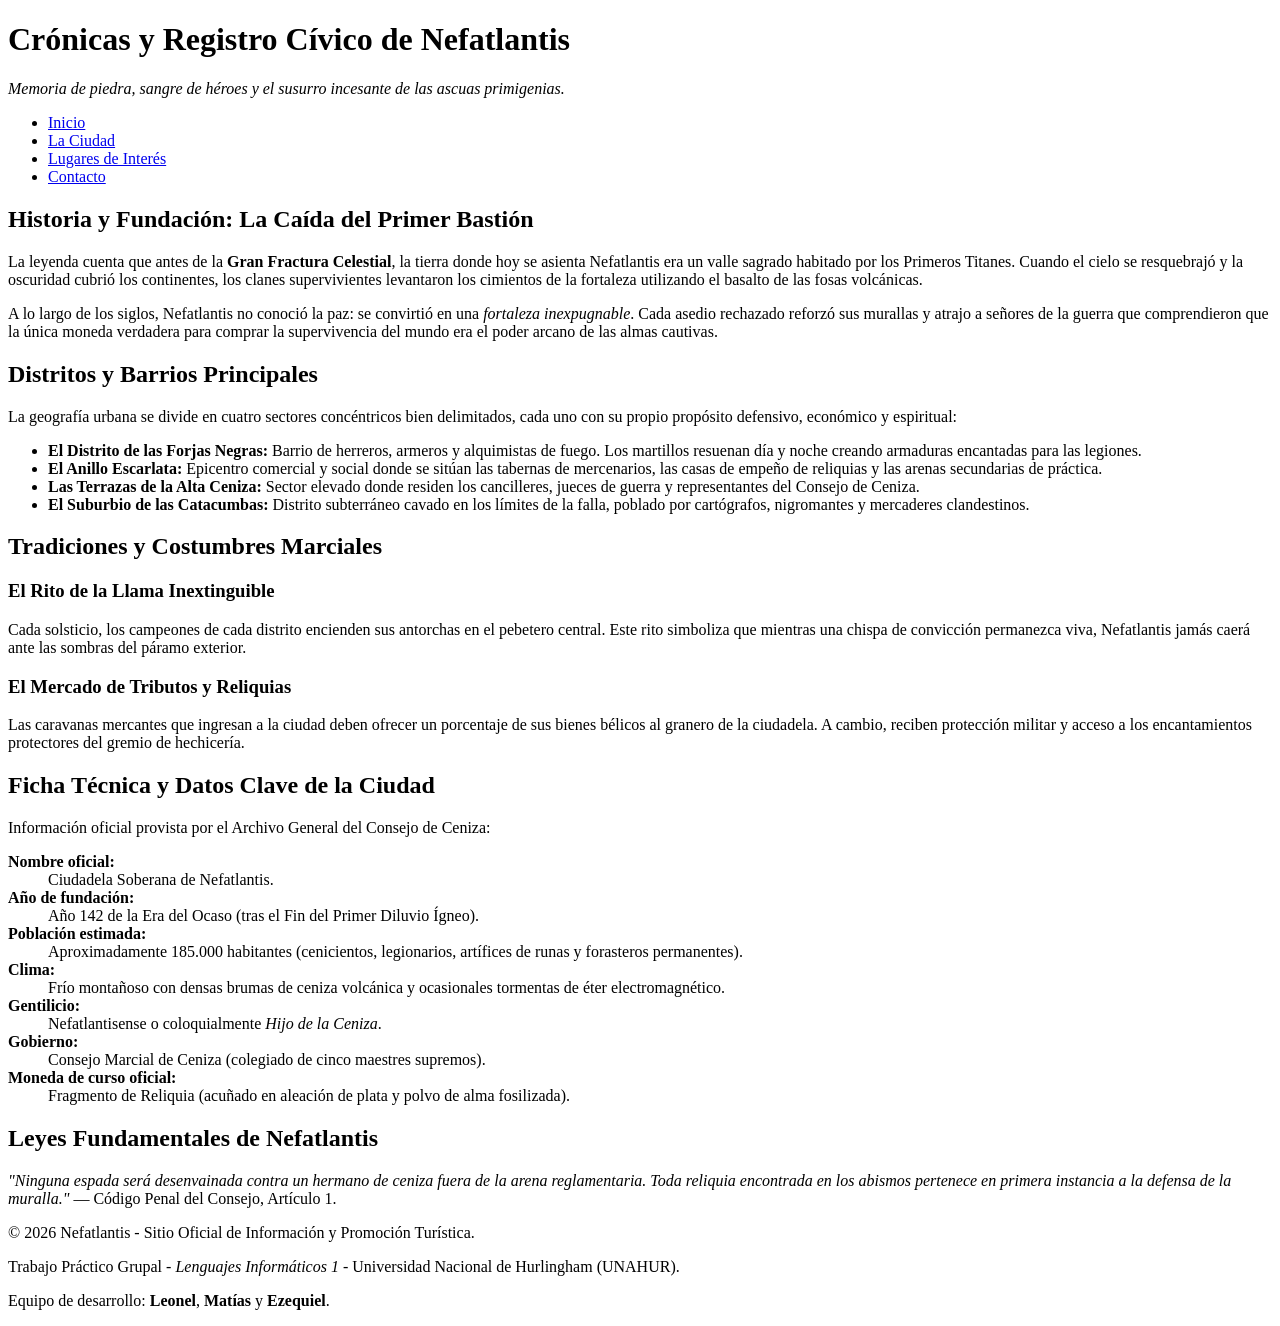
==== ciudad.html @ f66195ca "agrego pagina de ciudad con historia y distritos" ====
<!DOCTYPE html>
<html lang="es">
<head>
    <meta charset="UTF-8">
    <meta name="viewport" content="width=device-width, initial-scale=1.0">
    <title>Nefatlantis - Historia, Identidad y Distritos | La Ciudad</title>
</head>
<body>

    <header>
        <h1>Crónicas y Registro Cívico de Nefatlantis</h1>
        <p><em>Memoria de piedra, sangre de héroes y el susurro incesante de las ascuas primigenias.</em></p>
    </header>

    <nav aria-label="Navegación principal">
        <ul>
            <li><a href="index.html">Inicio</a></li>
            <li><a href="ciudad.html">La Ciudad</a></li>
            <li><a href="lugares.html">Lugares de Interés</a></li>
            <li><a href="contacto.html">Contacto</a></li>
        </ul>
    </nav>

    <main>
        <section>
            <h2>Historia y Fundación: La Caída del Primer Bastión</h2>
            <p>La leyenda cuenta que antes de la <strong>Gran Fractura Celestial</strong>, la tierra donde hoy se asienta Nefatlantis era un valle sagrado habitado por los Primeros Titanes. Cuando el cielo se resquebrajó y la oscuridad cubrió los continentes, los clanes supervivientes levantaron los cimientos de la fortaleza utilizando el basalto de las fosas volcánicas.</p>
            <p>A lo largo de los siglos, Nefatlantis no conoció la paz: se convirtió en una <em>fortaleza inexpugnable</em>. Cada asedio rechazado reforzó sus murallas y atrajo a señores de la guerra que comprendieron que la única moneda verdadera para comprar la supervivencia del mundo era el poder arcano de las almas cautivas.</p>
        </section>

        <section>
            <h2>Distritos y Barrios Principales</h2>
            <p>La geografía urbana se divide en cuatro sectores concéntricos bien delimitados, cada uno con su propio propósito defensivo, económico y espiritual:</p>
            <ul>
                <li><strong>El Distrito de las Forjas Negras:</strong> Barrio de herreros, armeros y alquimistas de fuego. Los martillos resuenan día y noche creando armaduras encantadas para las legiones.</li>
                <li><strong>El Anillo Escarlata:</strong> Epicentro comercial y social donde se sitúan las tabernas de mercenarios, las casas de empeño de reliquias y las arenas secundarias de práctica.</li>
                <li><strong>Las Terrazas de la Alta Ceniza:</strong> Sector elevado donde residen los cancilleres, jueces de guerra y representantes del Consejo de Ceniza.</li>
                <li><strong>El Suburbio de las Catacumbas:</strong> Distrito subterráneo cavado en los límites de la falla, poblado por cartógrafos, nigromantes y mercaderes clandestinos.</li>
            </ul>
        </section>

        <section>
            <h2>Tradiciones y Costumbres Marciales</h2>
            <article>
                <h3>El Rito de la Llama Inextinguible</h3>
                <p>Cada solsticio, los campeones de cada distrito encienden sus antorchas en el pebetero central. Este rito simboliza que mientras una chispa de convicción permanezca viva, Nefatlantis jamás caerá ante las sombras del páramo exterior.</p>
            </article>
            <article>
                <h3>El Mercado de Tributos y Reliquias</h3>
                <p>Las caravanas mercantes que ingresan a la ciudad deben ofrecer un porcentaje de sus bienes bélicos al granero de la ciudadela. A cambio, reciben protección militar y acceso a los encantamientos protectores del gremio de hechicería.</p>
            </article>
        </section>

        <section>
            <h2>Ficha Técnica y Datos Clave de la Ciudad</h2>
            <p>Información oficial provista por el Archivo General del Consejo de Ceniza:</p>
            <dl>
                <dt><strong>Nombre oficial:</strong></dt>
                <dd>Ciudadela Soberana de Nefatlantis.</dd>

                <dt><strong>Año de fundación:</strong></dt>
                <dd>Año 142 de la Era del Ocaso (tras el Fin del Primer Diluvio Ígneo).</dd>

                <dt><strong>Población estimada:</strong></dt>
                <dd>Aproximadamente 185.000 habitantes (cenicientos, legionarios, artífices de runas y forasteros permanentes).</dd>

                <dt><strong>Clima:</strong></dt>
                <dd>Frío montañoso con densas brumas de ceniza volcánica y ocasionales tormentas de éter electromagnético.</dd>

                <dt><strong>Gentilicio:</strong></dt>
                <dd>Nefatlantisense o coloquialmente <em>Hijo de la Ceniza</em>.</dd>

                <dt><strong>Gobierno:</strong></dt>
                <dd>Consejo Marcial de Ceniza (colegiado de cinco maestres supremos).</dd>

                <dt><strong>Moneda de curso oficial:</strong></dt>
                <dd>Fragmento de Reliquia (acuñado en aleación de plata y polvo de alma fosilizada).</dd>
            </dl>
        </section>

        <aside>
            <h2>Leyes Fundamentales de Nefatlantis</h2>
            <p><em>"Ninguna espada será desenvainada contra un hermano de ceniza fuera de la arena reglamentaria. Toda reliquia encontrada en los abismos pertenece en primera instancia a la defensa de la muralla."</em> — Código Penal del Consejo, Artículo 1.</p>
        </aside>
    </main>

    <footer>
        <p>&copy; 2026 Nefatlantis - Sitio Oficial de Información y Promoción Turística.</p>
        <p>Trabajo Práctico Grupal - <em>Lenguajes Informáticos 1</em> - Universidad Nacional de Hurlingham (UNAHUR).</p>
        <p>Equipo de desarrollo: <strong>Leonel</strong>, <strong>Matías</strong> y <strong>Ezequiel</strong>.</p>
    </footer>

</body>
</html>
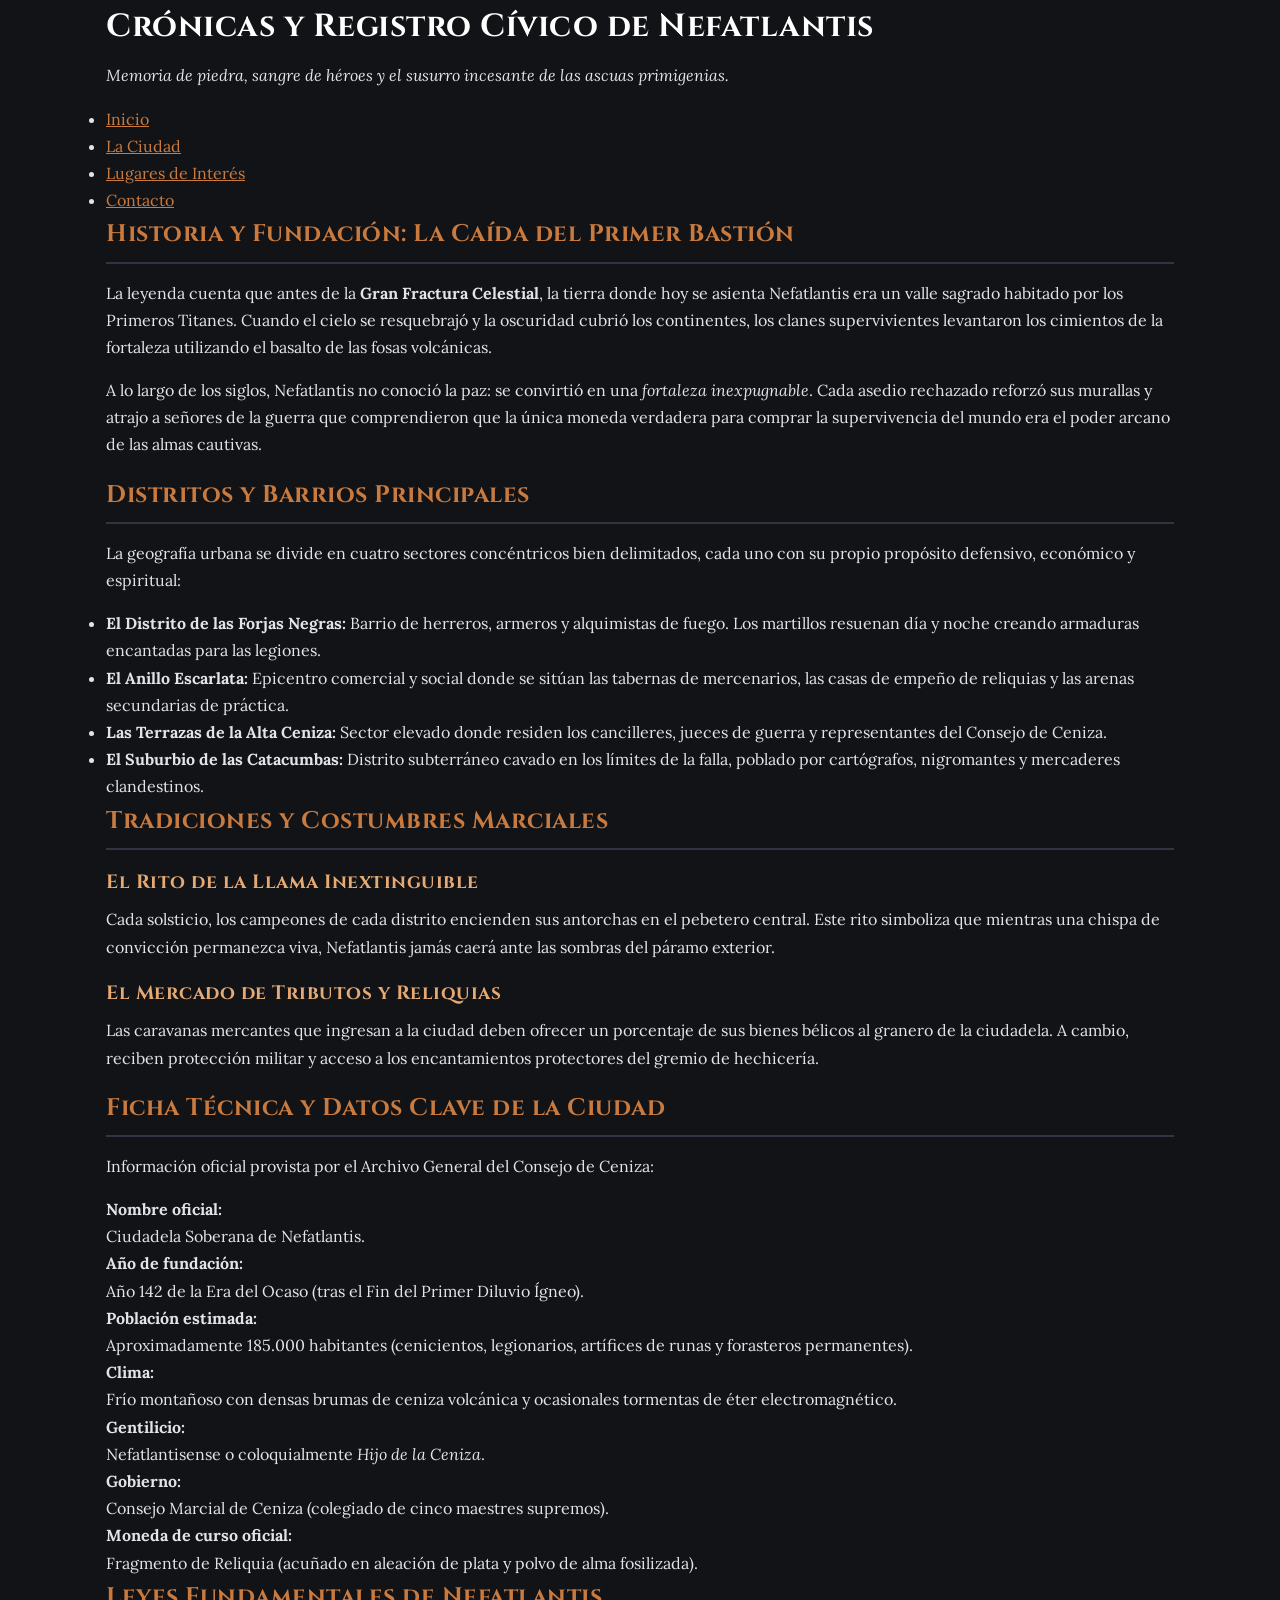
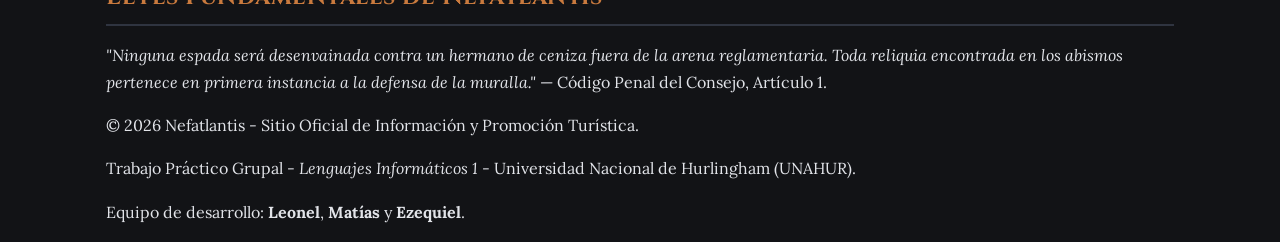
==== commit fc499ac7: "armo base de estilos, variables de colores y fuente de google" ====
--- a/ciudad.html
+++ b/ciudad.html
@@ -4,6 +4,10 @@
     <meta charset="UTF-8">
     <meta name="viewport" content="width=device-width, initial-scale=1.0">
     <title>Nefatlantis - Historia, Identidad y Distritos | La Ciudad</title>
+    <link rel="preconnect" href="https://fonts.googleapis.com">
+    <link rel="preconnect" href="https://fonts.gstatic.com" crossorigin>
+    <link href="https://fonts.googleapis.com/css2?family=Cinzel:wght@600;700;900&family=Lora:ital,wght@0,400;0,600;1,400&display=swap" rel="stylesheet">
+    <link rel="stylesheet" href="css/estilos.css">
 </head>
 <body>
 
--- a/css/estilos.css
+++ b/css/estilos.css
@@ -0,0 +1,68 @@
+/* Variables de color y tipografia */
+:root {
+    --color-fondo: #121316;
+    --color-tarjeta: #1c1e24;
+    --color-texto: #e2e4e9;
+    --color-texto-secundario: #a0a6b2;
+    --color-primario: #c97a3e;
+    --color-primario-hover: #e08b4c;
+    --color-borde: #2f3440;
+    --color-encabezado: #242832;
+    --fuente-titulos: 'Cinzel', serif;
+    --fuente-cuerpo: 'Lora', Georgia, serif;
+}
+
+/* Reset basico y box-sizing */
+* {
+    box-sizing: border-box;
+    margin: 0;
+    padding: 0;
+}
+
+/* Estilos generales del documento */
+body {
+    background-color: var(--color-fondo);
+    color: var(--color-texto);
+    font-family: var(--fuente-cuerpo);
+    font-size: 16px;
+    line-height: 1.7;
+    max-width: 1100px;
+    margin: 0 auto;
+    padding: 0 1rem;
+}
+
+/* Tipografia para titulos */
+h1, h2, h3 {
+    font-family: var(--fuente-titulos);
+    color: #f5f5f7;
+    letter-spacing: 0.5px;
+}
+
+h1 {
+    font-size: 2rem;
+    color: #ffffff;
+    margin-bottom: 0.5rem;
+}
+
+h2 {
+    font-size: 1.5rem;
+    color: var(--color-primario);
+    border-bottom: 2px solid var(--color-borde);
+    padding-bottom: 0.4rem;
+    margin-bottom: 1rem;
+}
+
+h3 {
+    font-size: 1.2rem;
+    color: #e5a974;
+    margin-bottom: 0.5rem;
+}
+
+/* Parrafos y enlaces generales */
+p {
+    margin-bottom: 1rem;
+}
+
+a {
+    color: var(--color-primario);
+}
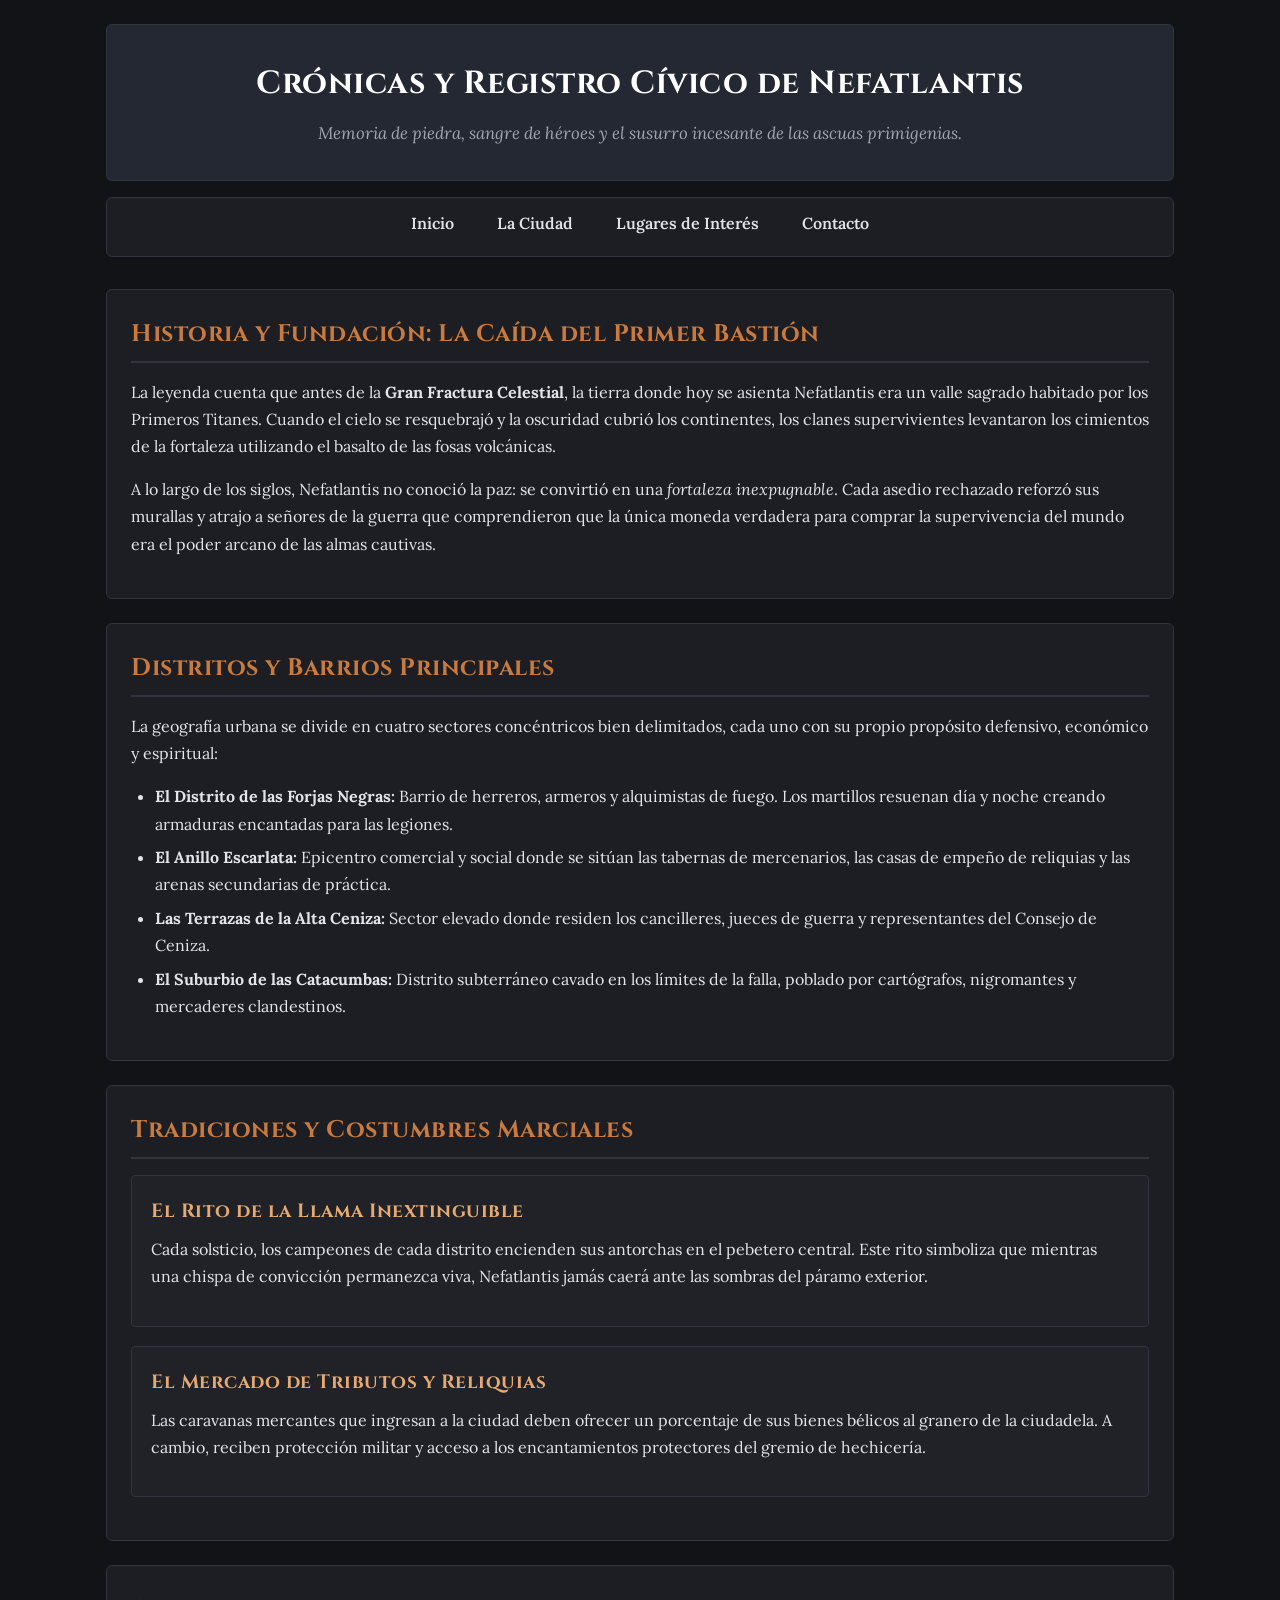
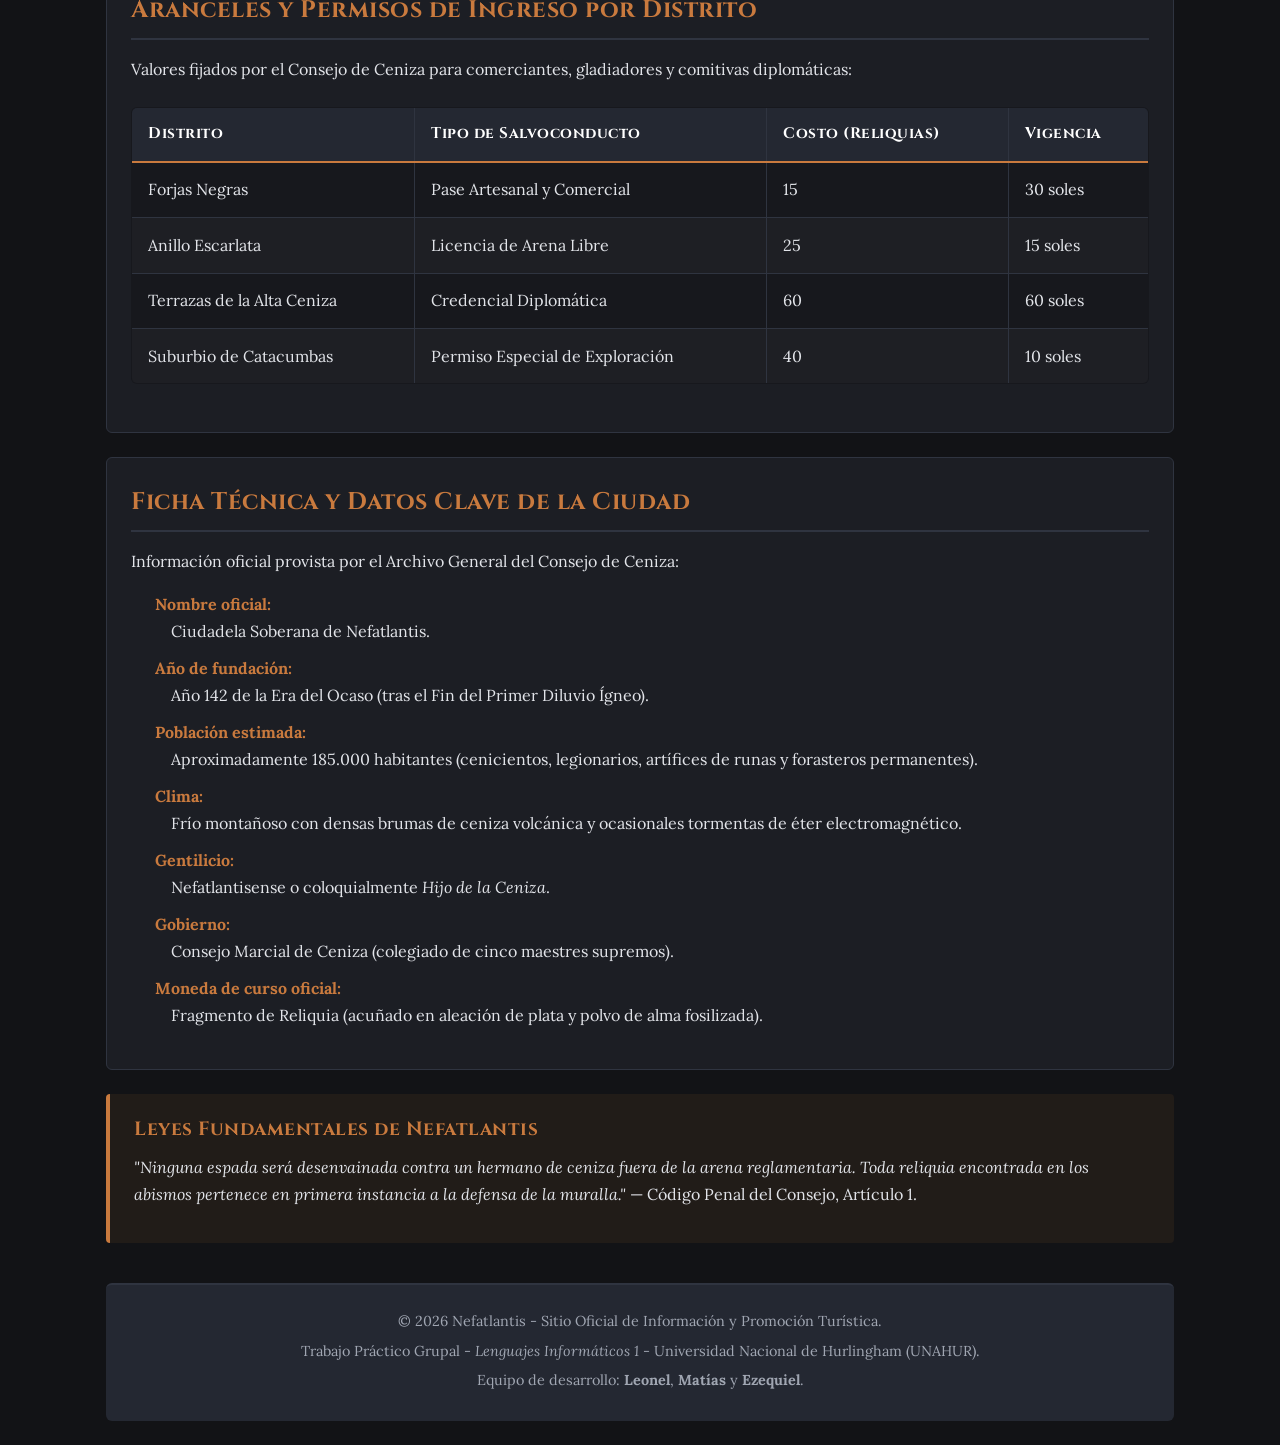
==== commit 148ba68c: "estilos para el formulario y tabla de permisos de la ciudad" ====
--- a/ciudad.html
+++ b/ciudad.html
@@ -56,6 +56,47 @@
         </section>
 
         <section>
+            <h2>Aranceles y Permisos de Ingreso por Distrito</h2>
+            <p>Valores fijados por el Consejo de Ceniza para comerciantes, gladiadores y comitivas diplomáticas:</p>
+            <table class="tabla-distritos">
+                <thead>
+                    <tr>
+                        <th>Distrito</th>
+                        <th>Tipo de Salvoconducto</th>
+                        <th>Costo (Reliquias)</th>
+                        <th>Vigencia</th>
+                    </tr>
+                </thead>
+                <tbody>
+                    <tr>
+                        <td>Forjas Negras</td>
+                        <td>Pase Artesanal y Comercial</td>
+                        <td>15</td>
+                        <td>30 soles</td>
+                    </tr>
+                    <tr>
+                        <td>Anillo Escarlata</td>
+                        <td>Licencia de Arena Libre</td>
+                        <td>25</td>
+                        <td>15 soles</td>
+                    </tr>
+                    <tr>
+                        <td>Terrazas de la Alta Ceniza</td>
+                        <td>Credencial Diplomática</td>
+                        <td>60</td>
+                        <td>60 soles</td>
+                    </tr>
+                    <tr>
+                        <td>Suburbio de Catacumbas</td>
+                        <td>Permiso Especial de Exploración</td>
+                        <td>40</td>
+                        <td>10 soles</td>
+                    </tr>
+                </tbody>
+            </table>
+        </section>
+
+        <section>
             <h2>Ficha Técnica y Datos Clave de la Ciudad</h2>
             <p>Información oficial provista por el Archivo General del Consejo de Ceniza:</p>
             <dl>
--- a/css/estilos.css
+++ b/css/estilos.css
@@ -66,3 +66,274 @@
 a {
     color: var(--color-primario);
 }
+
+
+/* Header y presentacion principal */
+header {
+    background-color: var(--color-encabezado);
+    border: 1px solid var(--color-borde);
+    border-radius: 6px;
+    padding: 2rem 1.5rem;
+    margin-top: 1.5rem;
+    margin-bottom: 1rem;
+    text-align: center;
+}
+
+header p {
+    color: var(--color-texto-secundario);
+    font-size: 1.05rem;
+    margin-bottom: 0;
+}
+
+/* Barra de navegacion */
+nav {
+    background-color: var(--color-tarjeta);
+    border: 1px solid var(--color-borde);
+    border-radius: 6px;
+    padding: 0.75rem 1rem;
+    margin-bottom: 2rem;
+}
+
+nav ul {
+    list-style: none;
+    display: flex;
+    justify-content: center;
+    flex-wrap: wrap;
+    gap: 1.5rem;
+}
+
+nav a {
+    color: var(--color-texto);
+    text-decoration: none;
+    font-weight: 600;
+    padding: 0.3rem 0.6rem;
+    border-radius: 4px;
+    transition: color 0.2s, background-color 0.2s;
+}
+
+nav a:hover {
+    color: #ffffff;
+    background-color: var(--color-primario);
+}
+
+/* Secciones y contenido principal */
+main {
+    margin-bottom: 2.5rem;
+}
+
+section {
+    background-color: var(--color-tarjeta);
+    border: 1px solid var(--color-borde);
+    border-radius: 6px;
+    padding: 1.5rem;
+    margin-bottom: 1.5rem;
+}
+
+article {
+    background-color: rgba(255, 255, 255, 0.02);
+    border: 1px solid var(--color-borde);
+    border-radius: 4px;
+    padding: 1.2rem;
+    margin-bottom: 1.2rem;
+}
+
+/* Listas dentro de secciones */
+section ul, section ol, dl {
+    margin-left: 1.5rem;
+    margin-bottom: 1rem;
+}
+
+li {
+    margin-bottom: 0.4rem;
+}
+
+dt {
+    font-weight: bold;
+    color: var(--color-primario);
+    margin-top: 0.6rem;
+}
+
+dd {
+    margin-left: 1rem;
+    margin-bottom: 0.6rem;
+}
+
+/* Bloque lateral / avisos */
+aside {
+    background-color: #211c18;
+    border-left: 4px solid var(--color-primario);
+    border-radius: 4px;
+    padding: 1.2rem 1.5rem;
+    margin-bottom: 2rem;
+}
+
+aside h2 {
+    font-size: 1.2rem;
+    border-bottom: none;
+    padding-bottom: 0;
+    margin-bottom: 0.5rem;
+}
+
+/* Imagenes y figuras */
+figure {
+    margin: 1.2rem auto;
+    text-align: center;
+}
+
+img {
+    max-width: 100%;
+    height: auto;
+    border: 1px solid var(--color-borde);
+    border-radius: 6px;
+    display: block;
+    margin: 0 auto;
+}
+
+figcaption {
+    color: var(--color-texto-secundario);
+    font-size: 0.9rem;
+    font-style: italic;
+    margin-top: 0.5rem;
+}
+
+/* Footer */
+footer {
+    background-color: var(--color-encabezado);
+    border-top: 2px solid var(--color-borde);
+    padding: 1.5rem 1rem;
+    margin-top: 2rem;
+    margin-bottom: 1.5rem;
+    text-align: center;
+    border-radius: 6px;
+}
+
+footer p {
+    font-size: 0.9rem;
+    color: var(--color-texto-secundario);
+    margin-bottom: 0.3rem;
+}
+
+
+/* Tablas */
+table {
+    width: 100%;
+    border-collapse: collapse;
+    margin: 1.5rem 0;
+    background-color: #17181d;
+    border: 1px solid var(--color-borde);
+    border-radius: 6px;
+    overflow: hidden;
+}
+
+thead {
+    background-color: var(--color-encabezado);
+    border-bottom: 2px solid var(--color-primario);
+}
+
+th, td {
+    padding: 0.85rem 1rem;
+    text-align: left;
+    border: 1px solid var(--color-borde);
+}
+
+th {
+    font-family: var(--fuente-titulos);
+    color: #ffffff;
+    font-size: 0.95rem;
+    letter-spacing: 0.5px;
+}
+
+tbody tr:nth-child(even) {
+    background-color: rgba(255, 255, 255, 0.03);
+}
+
+tbody tr:hover {
+    background-color: rgba(201, 122, 62, 0.12);
+}
+
+/* Formularios */
+form {
+    margin-top: 1rem;
+}
+
+fieldset {
+    border: 1px solid var(--color-borde);
+    border-radius: 6px;
+    padding: 1.5rem;
+    margin-bottom: 1.5rem;
+    background-color: rgba(0, 0, 0, 0.2);
+}
+
+legend {
+    font-family: var(--fuente-titulos);
+    color: var(--color-primario);
+    font-size: 1.05rem;
+    padding: 0 0.5rem;
+}
+
+label {
+    display: inline-block;
+    margin-bottom: 0.4rem;
+    font-weight: 600;
+    color: var(--color-texto);
+}
+
+input[type="text"],
+input[type="email"],
+input[type="tel"],
+select,
+textarea {
+    width: 100%;
+    padding: 0.65rem 0.8rem;
+    background-color: #121316;
+    border: 1px solid var(--color-borde);
+    border-radius: 4px;
+    color: var(--color-texto);
+    font-family: inherit;
+    font-size: 0.95rem;
+    transition: border-color 0.2s, outline 0.2s;
+}
+
+input[type="text"]:focus,
+input[type="email"]:focus,
+input[type="tel"]:focus,
+select:focus,
+textarea:focus {
+    border-color: var(--color-primario);
+    outline: 2px solid rgba(201, 122, 62, 0.3);
+}
+
+textarea {
+    resize: vertical;
+    min-height: 120px;
+}
+
+/* Botones */
+button {
+    cursor: pointer;
+    background-color: var(--color-primario);
+    color: #ffffff;
+    border: none;
+    border-radius: 4px;
+    padding: 0.7rem 1.4rem;
+    font-family: var(--fuente-titulos);
+    font-size: 0.9rem;
+    font-weight: bold;
+    letter-spacing: 0.5px;
+    margin-right: 0.8rem;
+    margin-top: 0.5rem;
+    transition: background-color 0.2s, transform 0.1s;
+}
+
+button:hover {
+    background-color: var(--color-primario-hover);
+}
+
+button[type="reset"] {
+    background-color: #383d47;
+    color: var(--color-texto);
+}
+
+button[type="reset"]:hover {
+    background-color: #4b5260;
+}
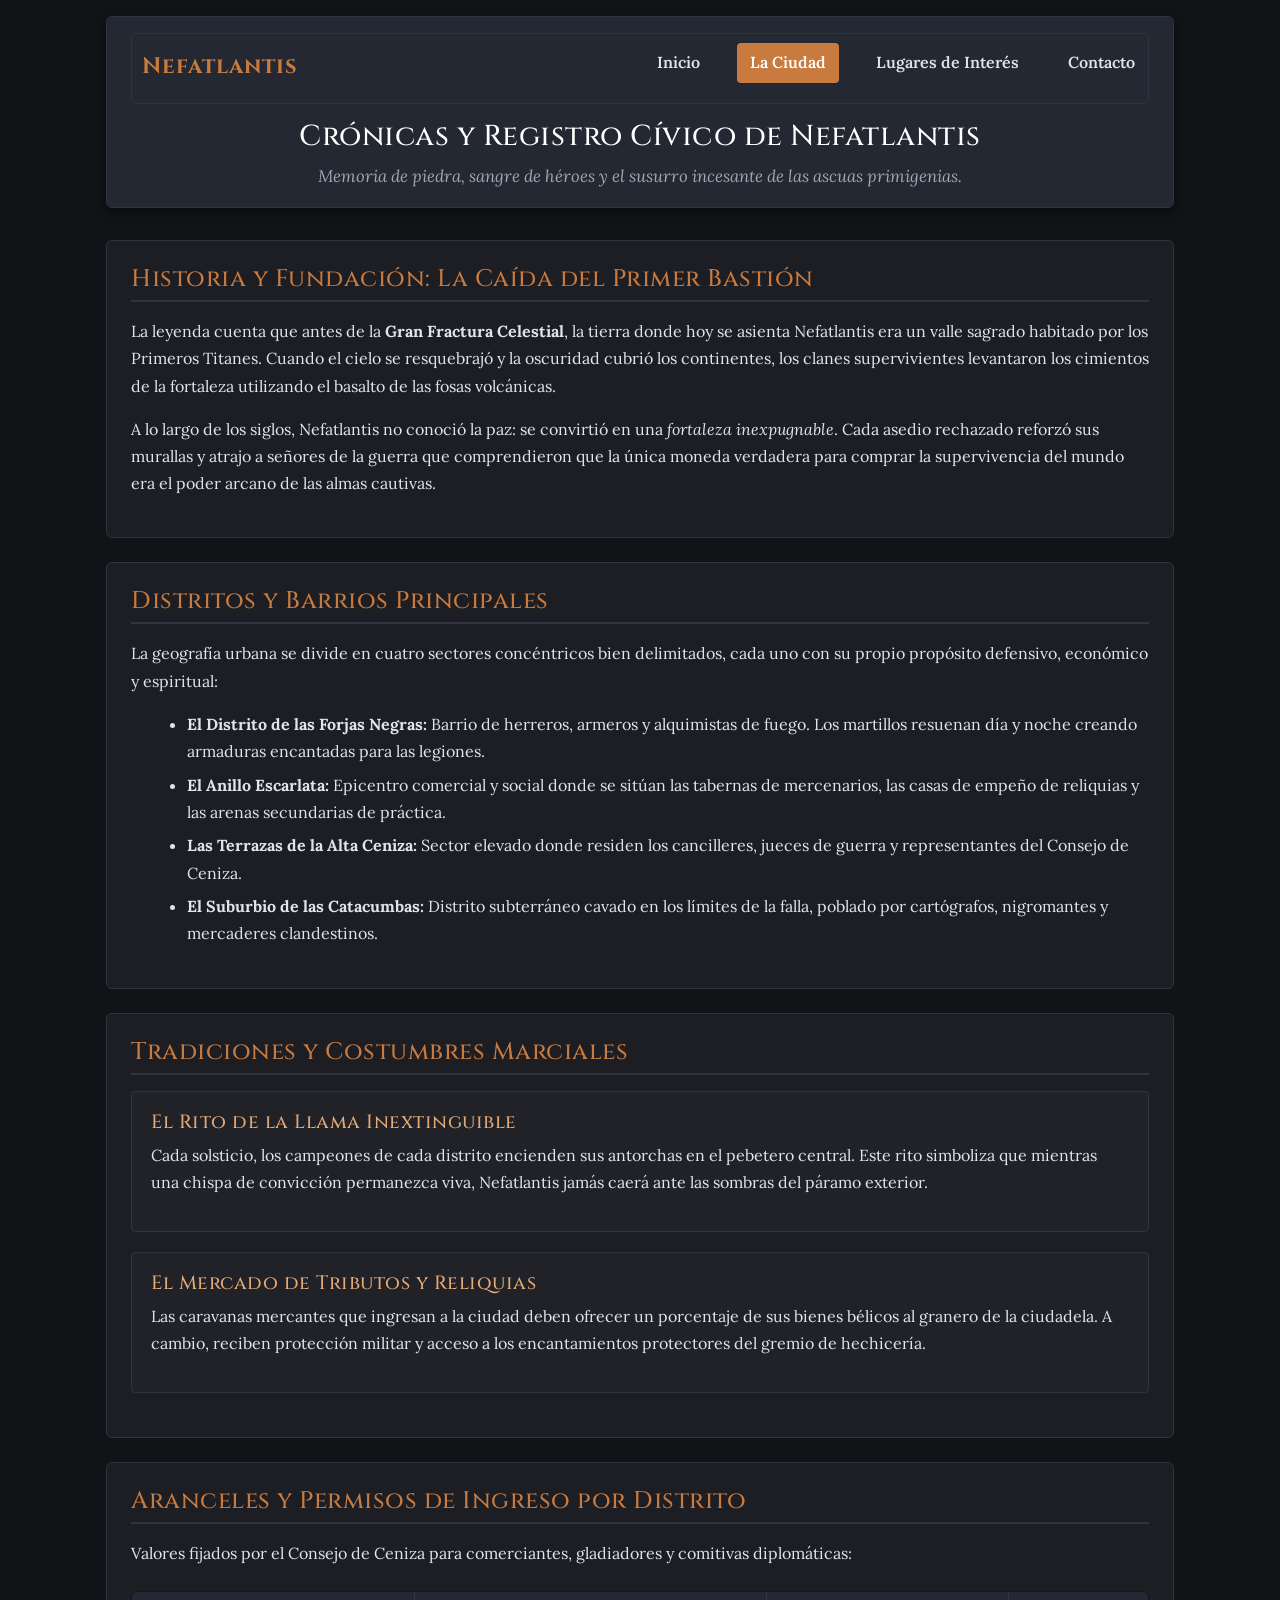
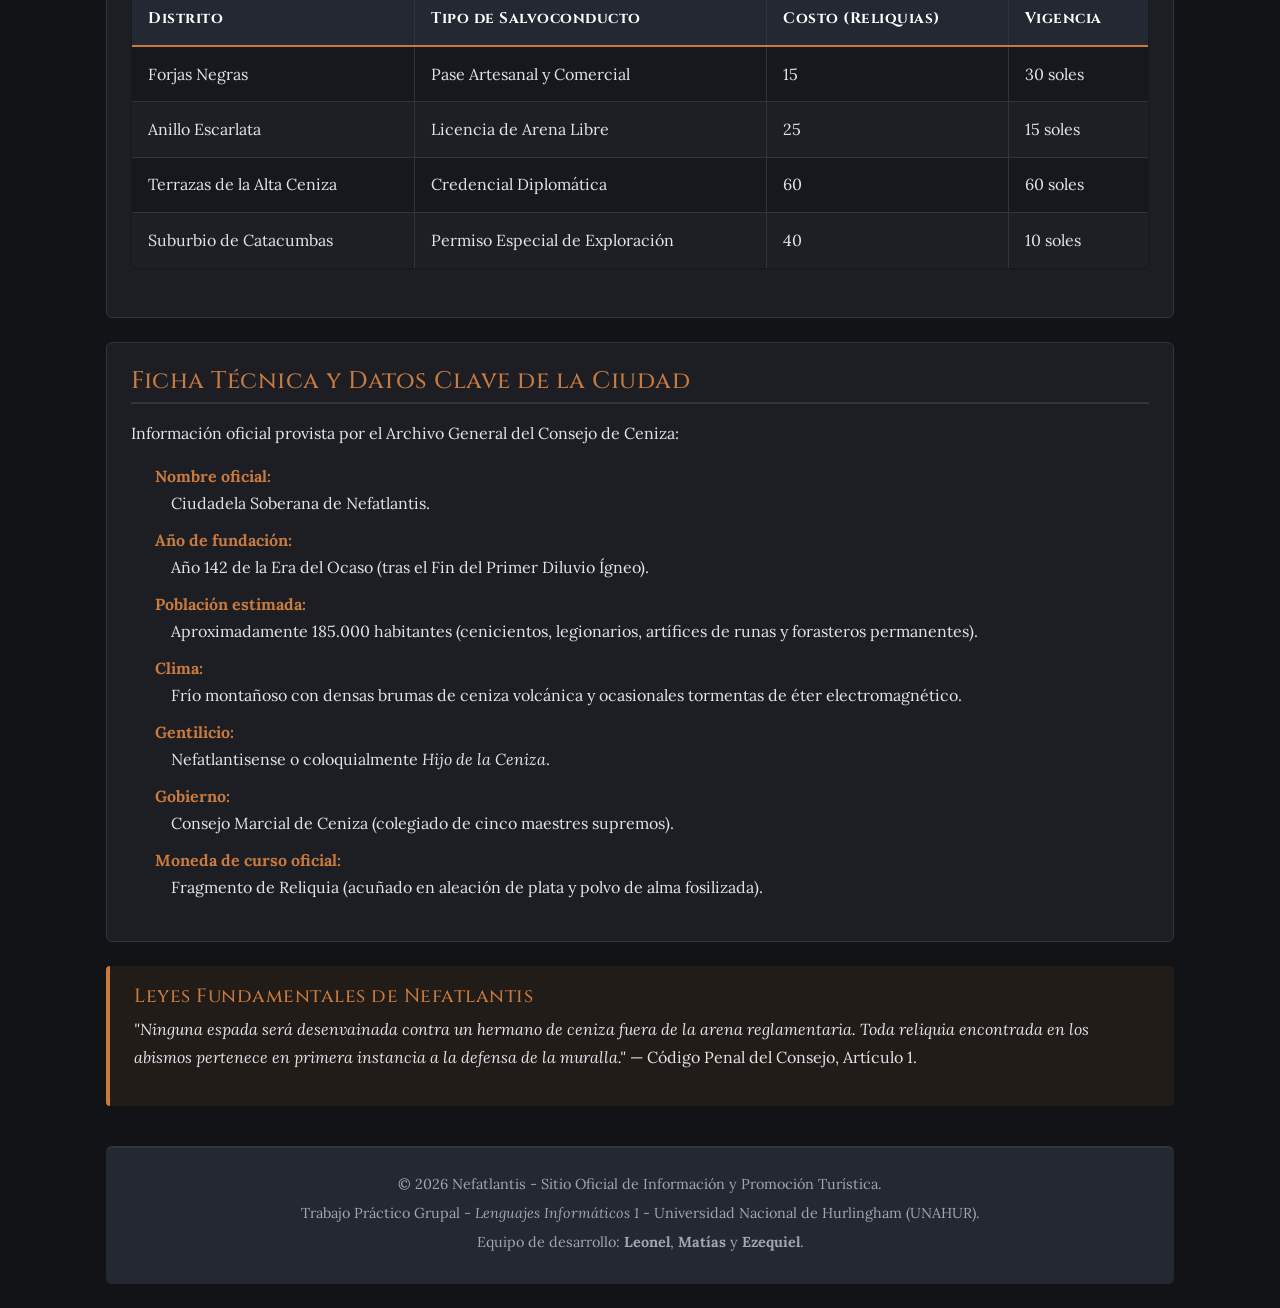
==== commit da41162c: "integro bootstrap cdn y armo navbar responsiva colapsable" ====
--- a/ciudad.html
+++ b/ciudad.html
@@ -7,23 +7,41 @@
     <link rel="preconnect" href="https://fonts.googleapis.com">
     <link rel="preconnect" href="https://fonts.gstatic.com" crossorigin>
     <link href="https://fonts.googleapis.com/css2?family=Cinzel:wght@600;700;900&family=Lora:ital,wght@0,400;0,600;1,400&display=swap" rel="stylesheet">
+        <link href="https://cdn.jsdelivr.net/npm/bootstrap@5.3.3/dist/css/bootstrap.min.css" rel="stylesheet">
     <link rel="stylesheet" href="css/estilos.css">
 </head>
 <body>
 
-    <header>
-        <h1>Crónicas y Registro Cívico de Nefatlantis</h1>
-        <p><em>Memoria de piedra, sangre de héroes y el susurro incesante de las ascuas primigenias.</em></p>
+        <header class="sitio-header sticky-top">
+        <nav class="navbar navbar-expand-lg navbar-dark bg-nefatlantis" aria-label="Navegación principal">
+            <div class="container-fluid px-0">
+                <a class="navbar-brand font-titulos" href="index.html">Nefatlantis</a>
+                <button class="navbar-toggler" type="button" data-bs-toggle="collapse" data-bs-target="#menuPrincipal" aria-controls="menuPrincipal" aria-expanded="false" aria-label="Alternar navegación">
+                    <span class="navbar-toggler-icon"></span>
+                </button>
+                <div class="collapse navbar-collapse" id="menuPrincipal">
+                    <ul class="navbar-nav ms-auto mb-2 mb-lg-0">
+                        <li class="nav-item">
+                            <a class="nav-link" href="index.html">Inicio</a>
+                        </li>
+                        <li class="nav-item">
+                            <a class="nav-link active" aria-current="page" href="ciudad.html">La Ciudad</a>
+                        </li>
+                        <li class="nav-item">
+                            <a class="nav-link" href="lugares.html">Lugares de Interés</a>
+                        </li>
+                        <li class="nav-item">
+                            <a class="nav-link" href="contacto.html">Contacto</a>
+                        </li>
+                    </ul>
+                </div>
+            </div>
+        </nav>
+        <div class="header-presentacion text-center">
+            <h1>Crónicas y Registro Cívico de Nefatlantis</h1>
+            <p><em>Memoria de piedra, sangre de héroes y el susurro incesante de las ascuas primigenias.</em></p>
+        </div>
     </header>
-
-    <nav aria-label="Navegación principal">
-        <ul>
-            <li><a href="index.html">Inicio</a></li>
-            <li><a href="ciudad.html">La Ciudad</a></li>
-            <li><a href="lugares.html">Lugares de Interés</a></li>
-            <li><a href="contacto.html">Contacto</a></li>
-        </ul>
-    </nav>
 
     <main>
         <section>
@@ -135,5 +153,6 @@
         <p>Equipo de desarrollo: <strong>Leonel</strong>, <strong>Matías</strong> y <strong>Ezequiel</strong>.</p>
     </footer>
 
+    <script src="https://cdn.jsdelivr.net/npm/bootstrap@5.3.3/dist/js/bootstrap.bundle.min.js"></script>
 </body>
 </html>
--- a/css/estilos.css
+++ b/css/estilos.css
@@ -337,3 +337,62 @@
 button[type="reset"]:hover {
     background-color: #4b5260;
 }
+
+
+/* ========================================= */
+/* Etapa 3: Integracion Bootstrap y Posicionamiento */
+/* ========================================= */
+
+/* Header sticky y Navbar personalizada */
+.sitio-header {
+    background-color: var(--color-encabezado);
+    border: 1px solid var(--color-borde);
+    border-radius: 6px;
+    padding: 1rem 1.5rem;
+    margin-top: 1rem;
+    margin-bottom: 2rem;
+    box-shadow: 0 4px 12px rgba(0, 0, 0, 0.4);
+}
+
+.bg-nefatlantis {
+    background-color: transparent !important;
+    border-bottom: 1px solid var(--color-borde);
+    padding-bottom: 0.8rem;
+    margin-bottom: 1rem;
+}
+
+.navbar-brand {
+    font-family: var(--fuente-titulos);
+    font-size: 1.4rem;
+    font-weight: 700;
+    color: var(--color-primario) !important;
+    letter-spacing: 1px;
+}
+
+.navbar-dark .navbar-nav .nav-link {
+    color: var(--color-texto);
+    font-weight: 600;
+    padding: 0.4rem 0.8rem;
+    border-radius: 4px;
+    transition: all 0.2s ease-in-out;
+}
+
+.navbar-dark .navbar-nav .nav-link:hover,
+.navbar-dark .navbar-nav .nav-link.active {
+    color: #ffffff !important;
+    background-color: var(--color-primario);
+}
+
+.navbar-toggler {
+    border-color: var(--color-borde);
+}
+
+.header-presentacion h1 {
+    font-size: 1.8rem;
+    margin-top: 0.5rem;
+}
+
+.header-presentacion p {
+    color: var(--color-texto-secundario);
+    margin-bottom: 0;
+}
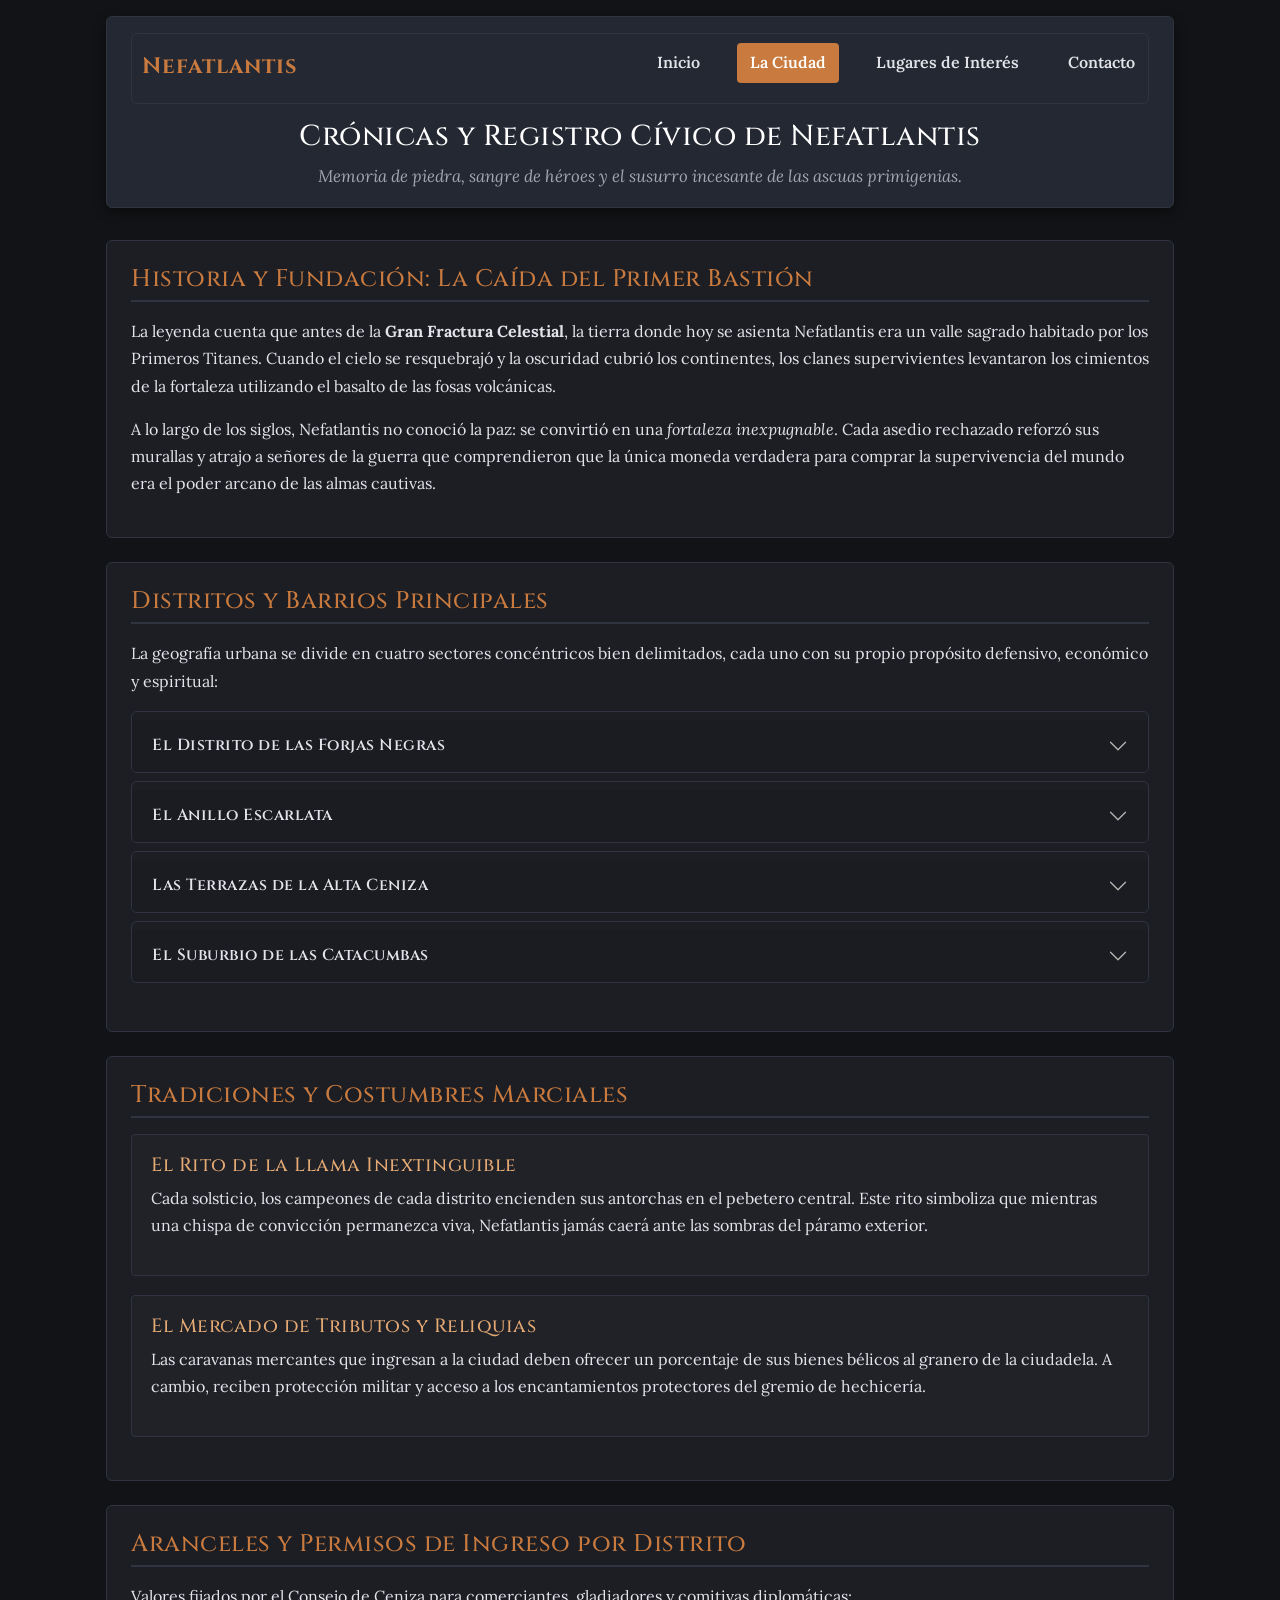
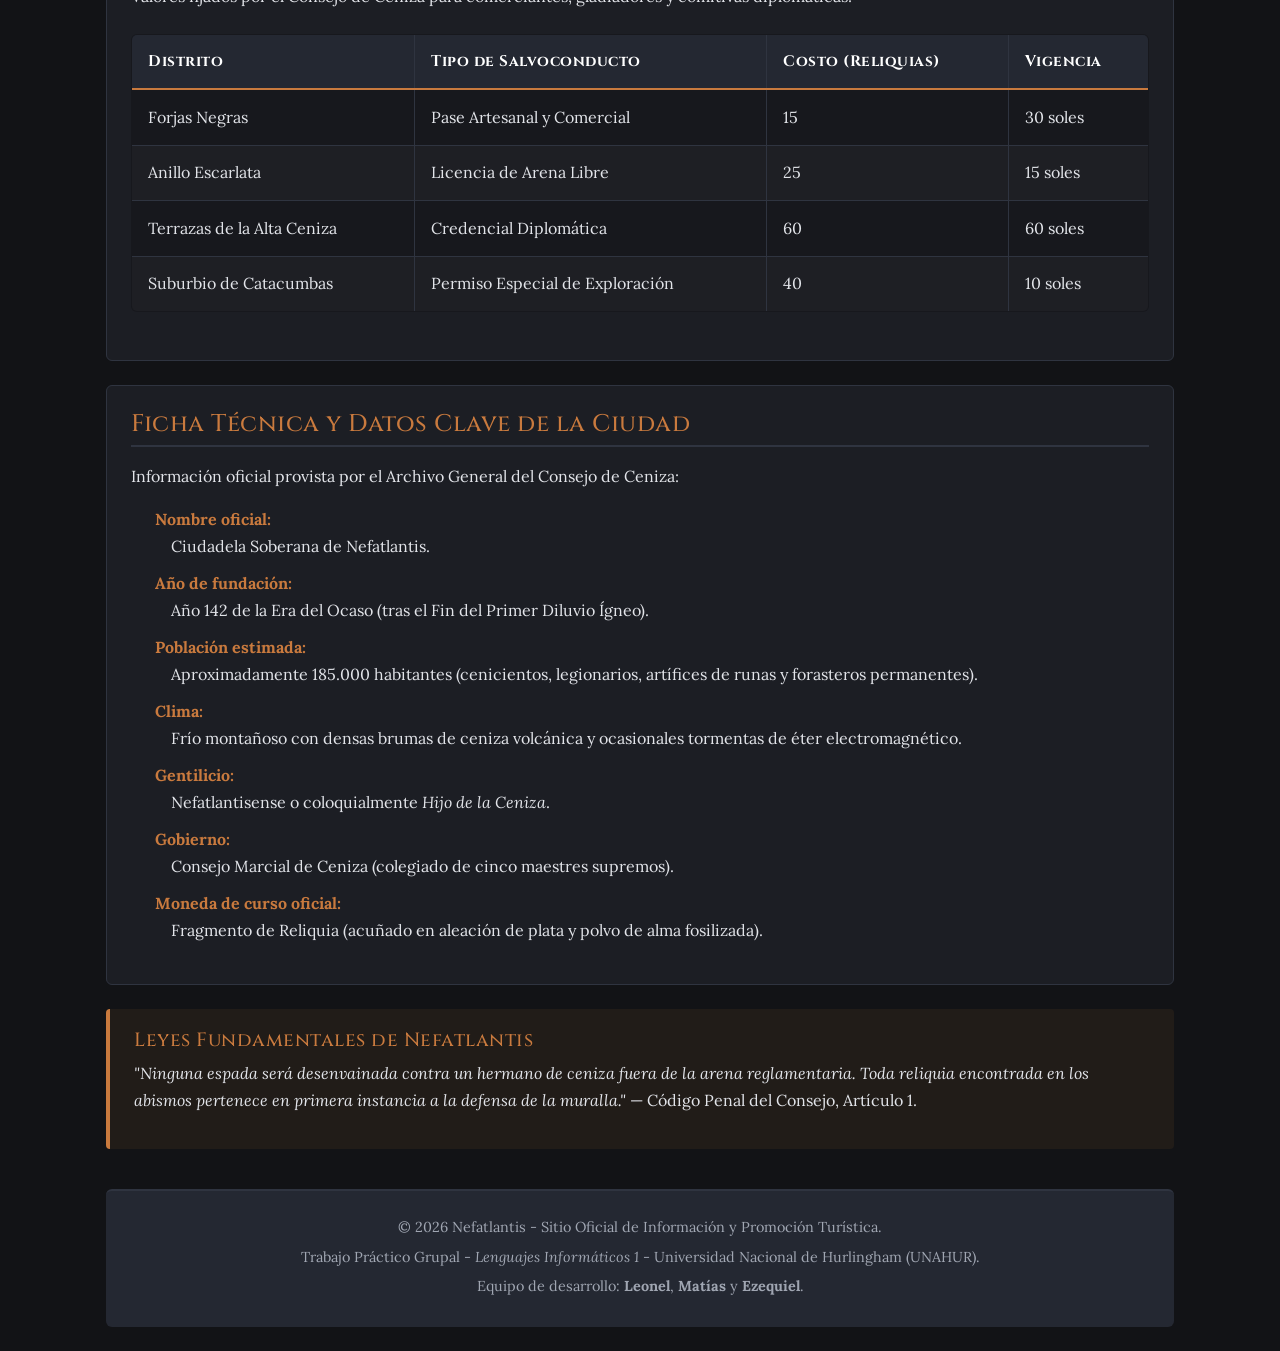
==== commit 1bcb1c0f: "aplico grilla de bootstrap en atractivos y acordeon en distritos" ====
--- a/ciudad.html
+++ b/ciudad.html
@@ -53,12 +53,56 @@
         <section>
             <h2>Distritos y Barrios Principales</h2>
             <p>La geografía urbana se divide en cuatro sectores concéntricos bien delimitados, cada uno con su propio propósito defensivo, económico y espiritual:</p>
-            <ul>
-                <li><strong>El Distrito de las Forjas Negras:</strong> Barrio de herreros, armeros y alquimistas de fuego. Los martillos resuenan día y noche creando armaduras encantadas para las legiones.</li>
-                <li><strong>El Anillo Escarlata:</strong> Epicentro comercial y social donde se sitúan las tabernas de mercenarios, las casas de empeño de reliquias y las arenas secundarias de práctica.</li>
-                <li><strong>Las Terrazas de la Alta Ceniza:</strong> Sector elevado donde residen los cancilleres, jueces de guerra y representantes del Consejo de Ceniza.</li>
-                <li><strong>El Suburbio de las Catacumbas:</strong> Distrito subterráneo cavado en los límites de la falla, poblado por cartógrafos, nigromantes y mercaderes clandestinos.</li>
-            </ul>
+            <div class="accordion accordion-nefatlantis mb-4" id="acordeonDistritos">
+                <div class="accordion-item">
+                    <h3 class="accordion-header" id="headingUno">
+                        <button class="accordion-button collapsed" type="button" data-bs-toggle="collapse" data-bs-target="#collapseUno" aria-expanded="false" aria-controls="collapseUno">
+                            El Distrito de las Forjas Negras
+                        </button>
+                    </h3>
+                    <div id="collapseUno" class="accordion-collapse collapse" aria-labelledby="headingUno" data-bs-parent="#acordeonDistritos">
+                        <div class="accordion-body">
+                            Barrio de herreros, armeros y alquimistas de fuego. Los martillos resuenan día y noche creando armaduras encantadas para las legiones de la ciudadela.
+                        </div>
+                    </div>
+                </div>
+                <div class="accordion-item">
+                    <h3 class="accordion-header" id="headingDos">
+                        <button class="accordion-button collapsed" type="button" data-bs-toggle="collapse" data-bs-target="#collapseDos" aria-expanded="false" aria-controls="collapseDos">
+                            El Anillo Escarlata
+                        </button>
+                    </h3>
+                    <div id="collapseDos" class="accordion-collapse collapse" aria-labelledby="headingDos" data-bs-parent="#acordeonDistritos">
+                        <div class="accordion-body">
+                            Epicentro comercial y social donde se sitúan las tabernas de mercenarios, las casas de empeño de reliquias y las arenas secundarias de práctica reglamentada.
+                        </div>
+                    </div>
+                </div>
+                <div class="accordion-item">
+                    <h3 class="accordion-header" id="headingTres">
+                        <button class="accordion-button collapsed" type="button" data-bs-toggle="collapse" data-bs-target="#collapseTres" aria-expanded="false" aria-controls="collapseTres">
+                            Las Terrazas de la Alta Ceniza
+                        </button>
+                    </h3>
+                    <div id="collapseTres" class="accordion-collapse collapse" aria-labelledby="headingTres" data-bs-parent="#acordeonDistritos">
+                        <div class="accordion-body">
+                            Sector elevado donde residen los cancilleres, jueces de guerra, archiveros sagrados y representantes del honorable Consejo de Ceniza.
+                        </div>
+                    </div>
+                </div>
+                <div class="accordion-item">
+                    <h3 class="accordion-header" id="headingCuatro">
+                        <button class="accordion-button collapsed" type="button" data-bs-toggle="collapse" data-bs-target="#collapseCuatro" aria-expanded="false" aria-controls="collapseCuatro">
+                            El Suburbio de las Catacumbas
+                        </button>
+                    </h3>
+                    <div id="collapseCuatro" class="accordion-collapse collapse" aria-labelledby="headingCuatro" data-bs-parent="#acordeonDistritos">
+                        <div class="accordion-body">
+                            Distrito subterráneo cavado en los límites de la falla geológica, poblado por cartógrafos veteranos, nigromantes y mercaderes clandestinos.
+                        </div>
+                    </div>
+                </div>
+            </div>
         </section>
 
         <section>
--- a/css/estilos.css
+++ b/css/estilos.css
@@ -396,3 +396,84 @@
     color: var(--color-texto-secundario);
     margin-bottom: 0;
 }
+
+
+/* ========================================= */
+/* CSS Propio Avanzado - Flexbox */
+/* ========================================= */
+
+/* Contenedor flexible para elementos agrupados */
+.contenedor-flex {
+    display: flex;
+    flex-wrap: wrap;
+    gap: 1.5rem;
+    margin: 1.5rem 0;
+}
+
+.item-flex {
+    flex: 1 1 280px;
+    background-color: var(--color-tarjeta);
+    border: 1px solid var(--color-borde);
+    border-radius: 6px;
+    padding: 1.2rem;
+    display: flex;
+    flex-direction: column;
+}
+
+/* Grilla y Cards de Bootstrap personalizadas */
+.card-nefatlantis {
+    background-color: var(--color-tarjeta);
+    border: 1px solid var(--color-borde);
+    border-radius: 6px;
+    transition: transform 0.2s ease, box-shadow 0.2s ease;
+}
+
+.card-nefatlantis:hover {
+    transform: translateY(-4px);
+    box-shadow: 0 6px 16px rgba(0, 0, 0, 0.5);
+    border-color: var(--color-primario);
+}
+
+.card-nefatlantis .card-title {
+    font-size: 1.25rem;
+    color: var(--color-primario);
+    margin-bottom: 0.75rem;
+}
+
+.card-nefatlantis .card-text {
+    color: var(--color-texto);
+    font-size: 0.95rem;
+}
+
+/* Acordeon tematico */
+.accordion-nefatlantis .accordion-item {
+    background-color: var(--color-tarjeta);
+    border: 1px solid var(--color-borde);
+    margin-bottom: 0.5rem;
+    border-radius: 6px;
+    overflow: hidden;
+}
+
+.accordion-nefatlantis .accordion-button {
+    background-color: #1a1c22;
+    color: var(--color-texto);
+    font-family: var(--fuente-titulos);
+    font-weight: 600;
+    box-shadow: none;
+    border: none;
+}
+
+.accordion-nefatlantis .accordion-button:not(.collapsed) {
+    background-color: #242832;
+    color: var(--color-primario);
+}
+
+.accordion-nefatlantis .accordion-button::after {
+    filter: invert(0.8);
+}
+
+.accordion-nefatlantis .accordion-body {
+    background-color: var(--color-fondo);
+    color: var(--color-texto);
+    border-top: 1px solid var(--color-borde);
+}
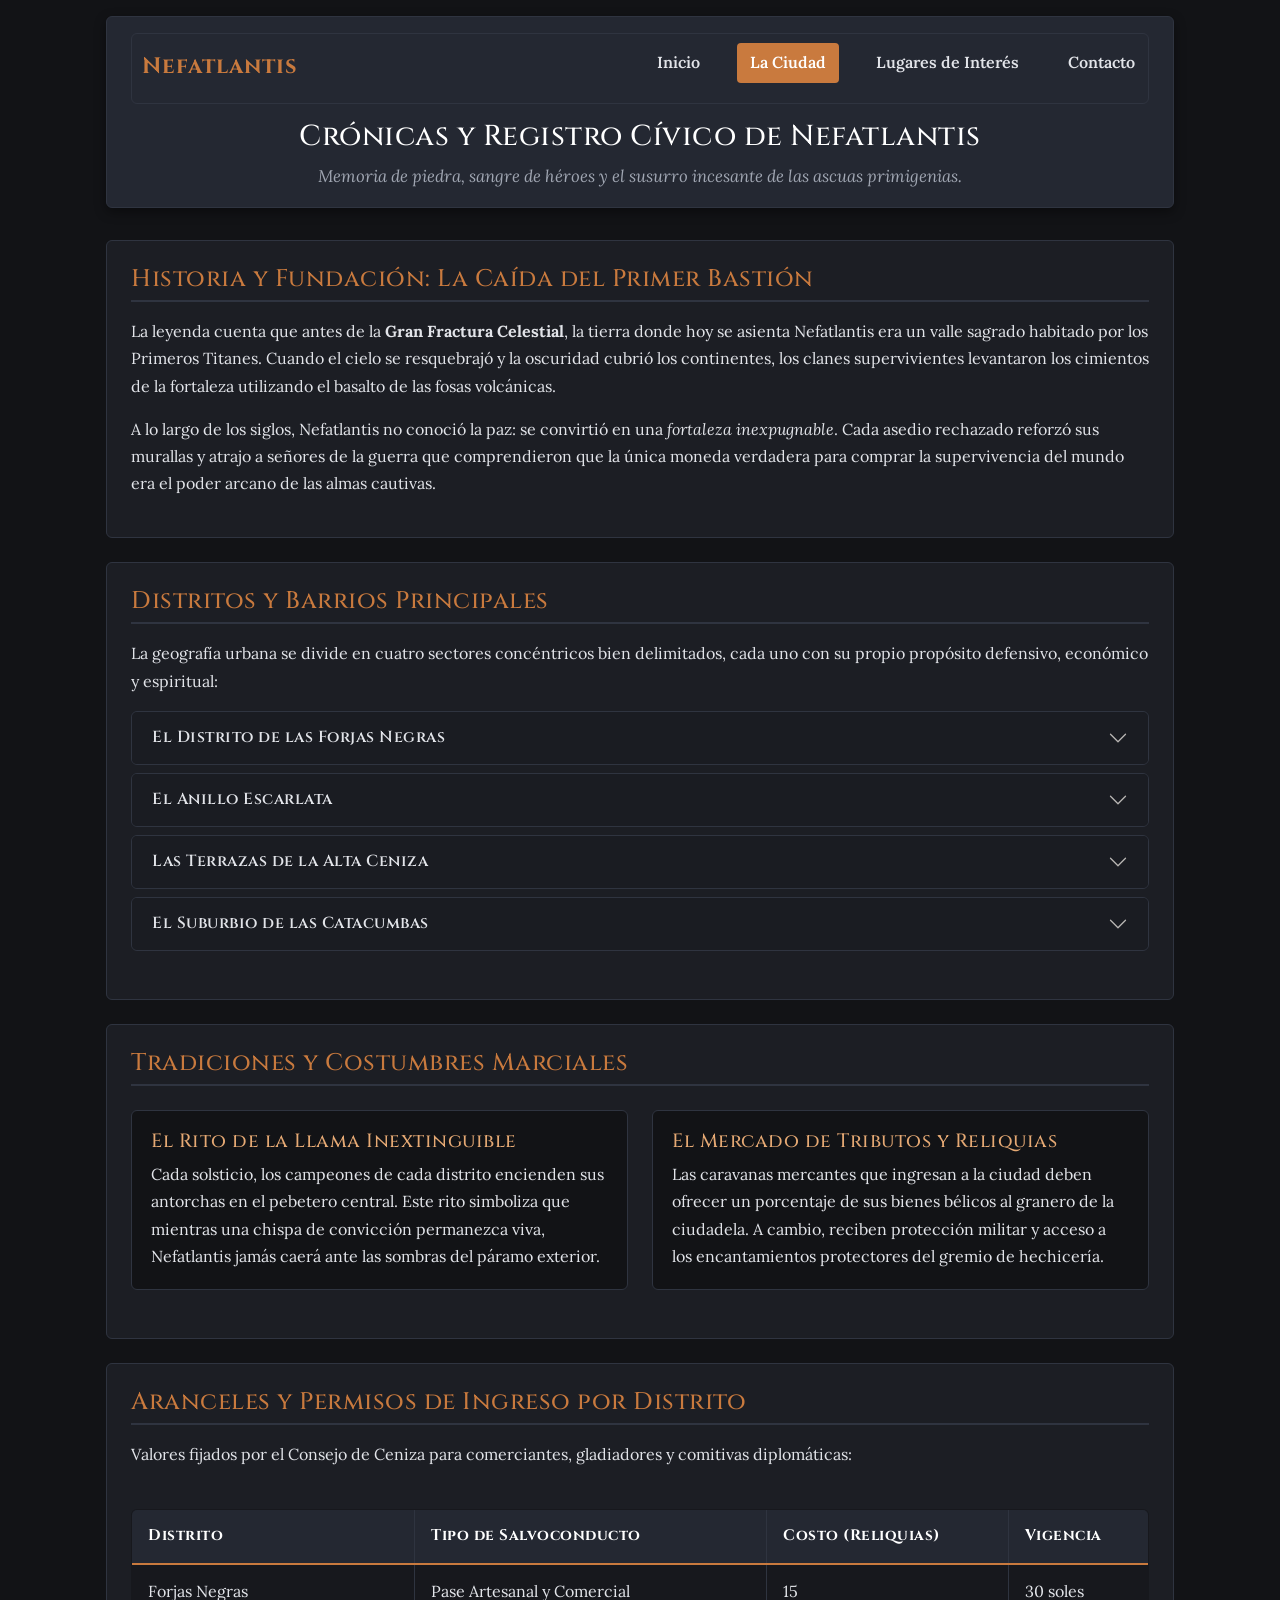
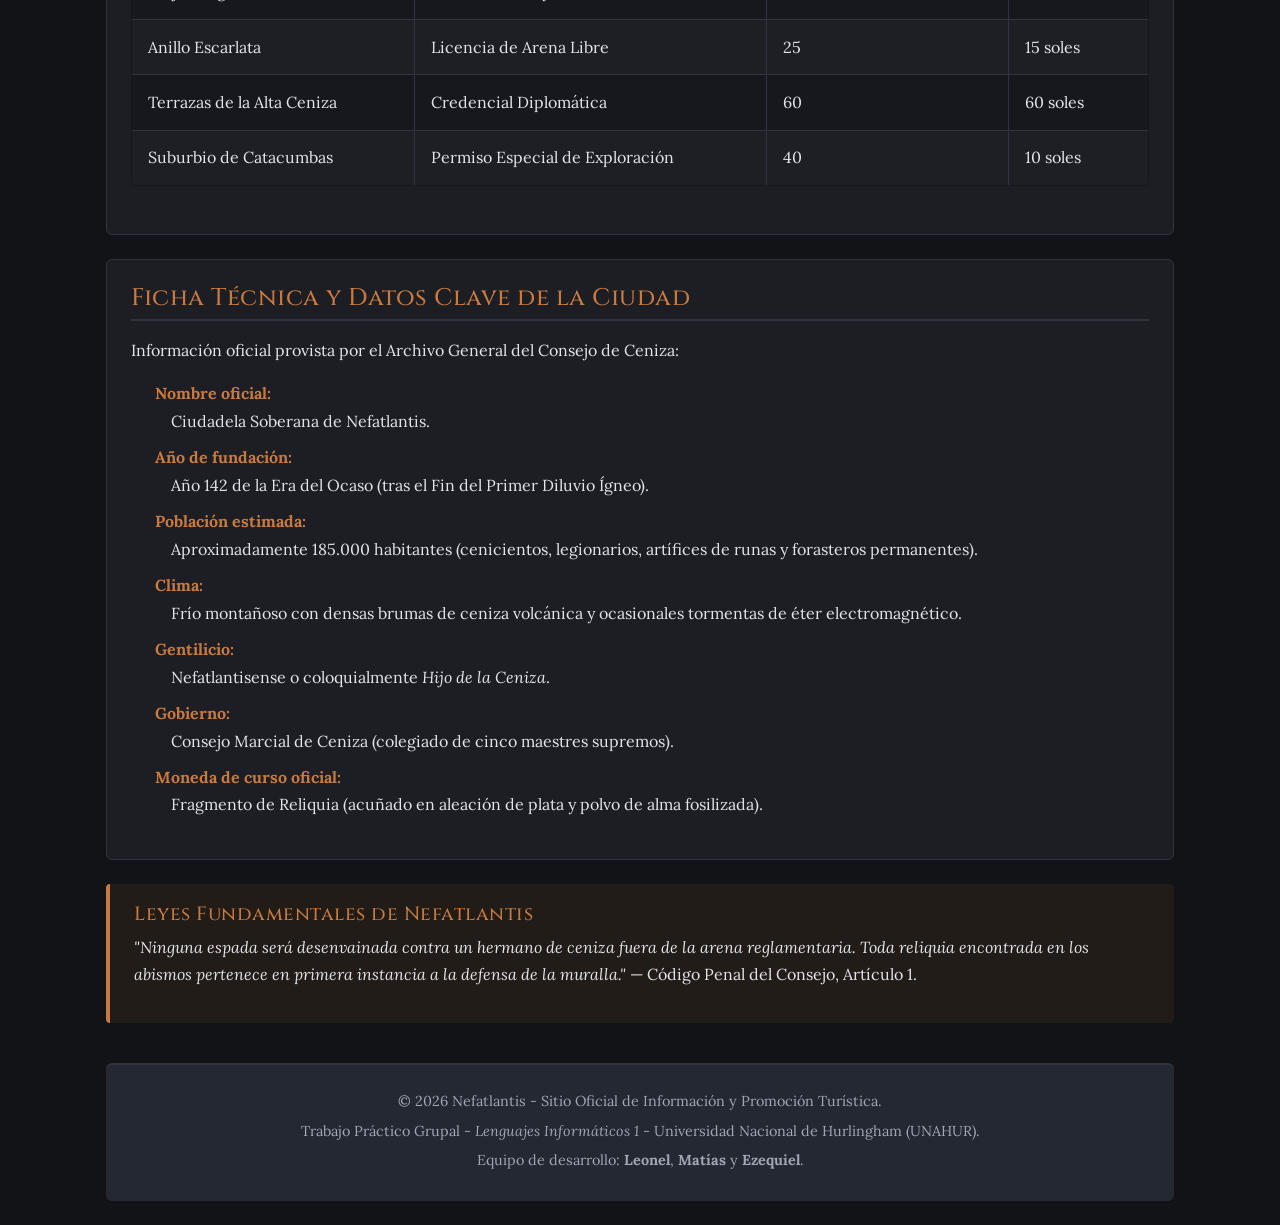
==== commit fb241bb8: "feat: aplico flexbox en tradiciones, container en grilla y ajustes responsivos" ====
--- a/ciudad.html
+++ b/ciudad.html
@@ -107,55 +107,59 @@
 
         <section>
             <h2>Tradiciones y Costumbres Marciales</h2>
-            <article>
-                <h3>El Rito de la Llama Inextinguible</h3>
-                <p>Cada solsticio, los campeones de cada distrito encienden sus antorchas en el pebetero central. Este rito simboliza que mientras una chispa de convicción permanezca viva, Nefatlantis jamás caerá ante las sombras del páramo exterior.</p>
-            </article>
-            <article>
-                <h3>El Mercado de Tributos y Reliquias</h3>
-                <p>Las caravanas mercantes que ingresan a la ciudad deben ofrecer un porcentaje de sus bienes bélicos al granero de la ciudadela. A cambio, reciben protección militar y acceso a los encantamientos protectores del gremio de hechicería.</p>
-            </article>
+            <div class="contenedor-flex">
+                <article class="item-flex">
+                    <h3>El Rito de la Llama Inextinguible</h3>
+                    <p>Cada solsticio, los campeones de cada distrito encienden sus antorchas en el pebetero central. Este rito simboliza que mientras una chispa de convicción permanezca viva, Nefatlantis jamás caerá ante las sombras del páramo exterior.</p>
+                </article>
+                <article class="item-flex">
+                    <h3>El Mercado de Tributos y Reliquias</h3>
+                    <p>Las caravanas mercantes que ingresan a la ciudad deben ofrecer un porcentaje de sus bienes bélicos al granero de la ciudadela. A cambio, reciben protección militar y acceso a los encantamientos protectores del gremio de hechicería.</p>
+                </article>
+            </div>
         </section>
 
         <section>
             <h2>Aranceles y Permisos de Ingreso por Distrito</h2>
             <p>Valores fijados por el Consejo de Ceniza para comerciantes, gladiadores y comitivas diplomáticas:</p>
-            <table class="tabla-distritos">
-                <thead>
-                    <tr>
-                        <th>Distrito</th>
-                        <th>Tipo de Salvoconducto</th>
-                        <th>Costo (Reliquias)</th>
-                        <th>Vigencia</th>
-                    </tr>
-                </thead>
-                <tbody>
-                    <tr>
-                        <td>Forjas Negras</td>
-                        <td>Pase Artesanal y Comercial</td>
-                        <td>15</td>
-                        <td>30 soles</td>
-                    </tr>
-                    <tr>
-                        <td>Anillo Escarlata</td>
-                        <td>Licencia de Arena Libre</td>
-                        <td>25</td>
-                        <td>15 soles</td>
-                    </tr>
-                    <tr>
-                        <td>Terrazas de la Alta Ceniza</td>
-                        <td>Credencial Diplomática</td>
-                        <td>60</td>
-                        <td>60 soles</td>
-                    </tr>
-                    <tr>
-                        <td>Suburbio de Catacumbas</td>
-                        <td>Permiso Especial de Exploración</td>
-                        <td>40</td>
-                        <td>10 soles</td>
-                    </tr>
-                </tbody>
-            </table>
+            <div class="table-responsive">
+                <table class="tabla-distritos">
+                    <thead>
+                        <tr>
+                            <th>Distrito</th>
+                            <th>Tipo de Salvoconducto</th>
+                            <th>Costo (Reliquias)</th>
+                            <th>Vigencia</th>
+                        </tr>
+                    </thead>
+                    <tbody>
+                        <tr>
+                            <td>Forjas Negras</td>
+                            <td>Pase Artesanal y Comercial</td>
+                            <td>15</td>
+                            <td>30 soles</td>
+                        </tr>
+                        <tr>
+                            <td>Anillo Escarlata</td>
+                            <td>Licencia de Arena Libre</td>
+                            <td>25</td>
+                            <td>15 soles</td>
+                        </tr>
+                        <tr>
+                            <td>Terrazas de la Alta Ceniza</td>
+                            <td>Credencial Diplomática</td>
+                            <td>60</td>
+                            <td>60 soles</td>
+                        </tr>
+                        <tr>
+                            <td>Suburbio de Catacumbas</td>
+                            <td>Permiso Especial de Exploración</td>
+                            <td>40</td>
+                            <td>10 soles</td>
+                        </tr>
+                    </tbody>
+                </table>
+            </div>
         </section>
 
         <section>
--- a/css/estilos.css
+++ b/css/estilos.css
@@ -385,6 +385,7 @@
 
 .navbar-toggler {
     border-color: var(--color-borde);
+    margin: 0;
 }
 
 .header-presentacion h1 {
@@ -395,6 +396,17 @@
 .header-presentacion p {
     color: var(--color-texto-secundario);
     margin-bottom: 0;
+}
+
+@media (max-width: 991.98px) {
+    .sitio-header.sticky-top {
+        position: static;
+    }
+
+    .navbar-collapse .navbar-nav {
+        margin-top: 0.75rem;
+        gap: 0.25rem;
+    }
 }
 
 
@@ -412,19 +424,30 @@
 
 .item-flex {
     flex: 1 1 280px;
-    background-color: var(--color-tarjeta);
+    background-color: var(--color-fondo);
     border: 1px solid var(--color-borde);
     border-radius: 6px;
     padding: 1.2rem;
+    margin: 0;
     display: flex;
     flex-direction: column;
 }
 
+.item-flex p:last-child {
+    margin-bottom: 0;
+}
+
 /* Grilla y Cards de Bootstrap personalizadas */
+section .container {
+    max-width: 100%;
+}
+
 .card-nefatlantis {
     background-color: var(--color-tarjeta);
     border: 1px solid var(--color-borde);
     border-radius: 6px;
+    padding: 0;
+    margin-bottom: 0;
     transition: transform 0.2s ease, box-shadow 0.2s ease;
 }
 
@@ -461,6 +484,7 @@
     font-weight: 600;
     box-shadow: none;
     border: none;
+    margin: 0;
 }
 
 .accordion-nefatlantis .accordion-button:not(.collapsed) {
@@ -477,3 +501,111 @@
     color: var(--color-texto);
     border-top: 1px solid var(--color-borde);
 }
+
+
+/* ========================================= */
+/* Posicionamiento y Badges sobre Imagenes */
+/* ========================================= */
+
+.contenedor-imagen-posicionada {
+    position: relative;
+    display: inline-block;
+    max-width: 100%;
+    margin: 1.5rem auto;
+}
+
+.badge-enclave {
+    position: absolute;
+    top: 12px;
+    right: 12px;
+    z-index: 10;
+    padding: 0.35rem 0.75rem;
+    font-family: var(--fuente-titulos);
+    font-size: 0.8rem;
+    font-weight: 700;
+    letter-spacing: 0.5px;
+    border-radius: 4px;
+    box-shadow: 0 2px 8px rgba(0, 0, 0, 0.6);
+}
+
+.badge-peligro {
+    background-color: #8b1e1e;
+    color: #ffffff;
+    border: 1px solid #d94343;
+}
+
+.badge-misterio {
+    background-color: #1a4a68;
+    color: #e0f2fe;
+    border: 1px solid #38bdf8;
+}
+
+.badge-sagrado {
+    background-color: #634a1b;
+    color: #fef3c7;
+    border: 1px solid #f59e0b;
+}
+
+/* ========================================= */
+/* Personalizacion de Componentes Bootstrap */
+/* ========================================= */
+
+/* Botones con estilo propio sobre Bootstrap */
+.btn-primario {
+    background-color: var(--color-primario);
+    border: 1px solid var(--color-primario);
+    color: #ffffff;
+    font-family: var(--fuente-titulos);
+    font-weight: 700;
+    letter-spacing: 0.5px;
+    padding: 0.6rem 1.4rem;
+    transition: all 0.2s ease;
+}
+
+.btn-primario:hover {
+    background-color: var(--color-primario-hover);
+    border-color: var(--color-primario-hover);
+    color: #ffffff;
+    transform: translateY(-2px);
+}
+
+.btn-secundario {
+    background-color: #2b303c;
+    border: 1px solid var(--color-borde);
+    color: var(--color-texto);
+    font-family: var(--fuente-titulos);
+    padding: 0.6rem 1.4rem;
+    transition: all 0.2s ease;
+}
+
+.btn-secundario:hover {
+    background-color: #383e4d;
+    color: #ffffff;
+}
+
+.btn-outline-primario {
+    border: 1px solid var(--color-primario);
+    color: var(--color-primario);
+    background-color: transparent;
+    font-family: var(--fuente-titulos);
+    font-size: 0.85rem;
+    padding: 0.4rem 1rem;
+    border-radius: 4px;
+    text-decoration: none;
+    text-align: center;
+    transition: all 0.2s ease;
+}
+
+.btn-outline-primario:hover {
+    background-color: var(--color-primario);
+    color: #ffffff;
+}
+
+/* Alertas personalizadas */
+.alert-nefatlantis {
+    background-color: #261f18;
+    border: 1px solid var(--color-primario);
+    color: #ffd8a8;
+    border-radius: 6px;
+    padding: 1rem 1.25rem;
+}
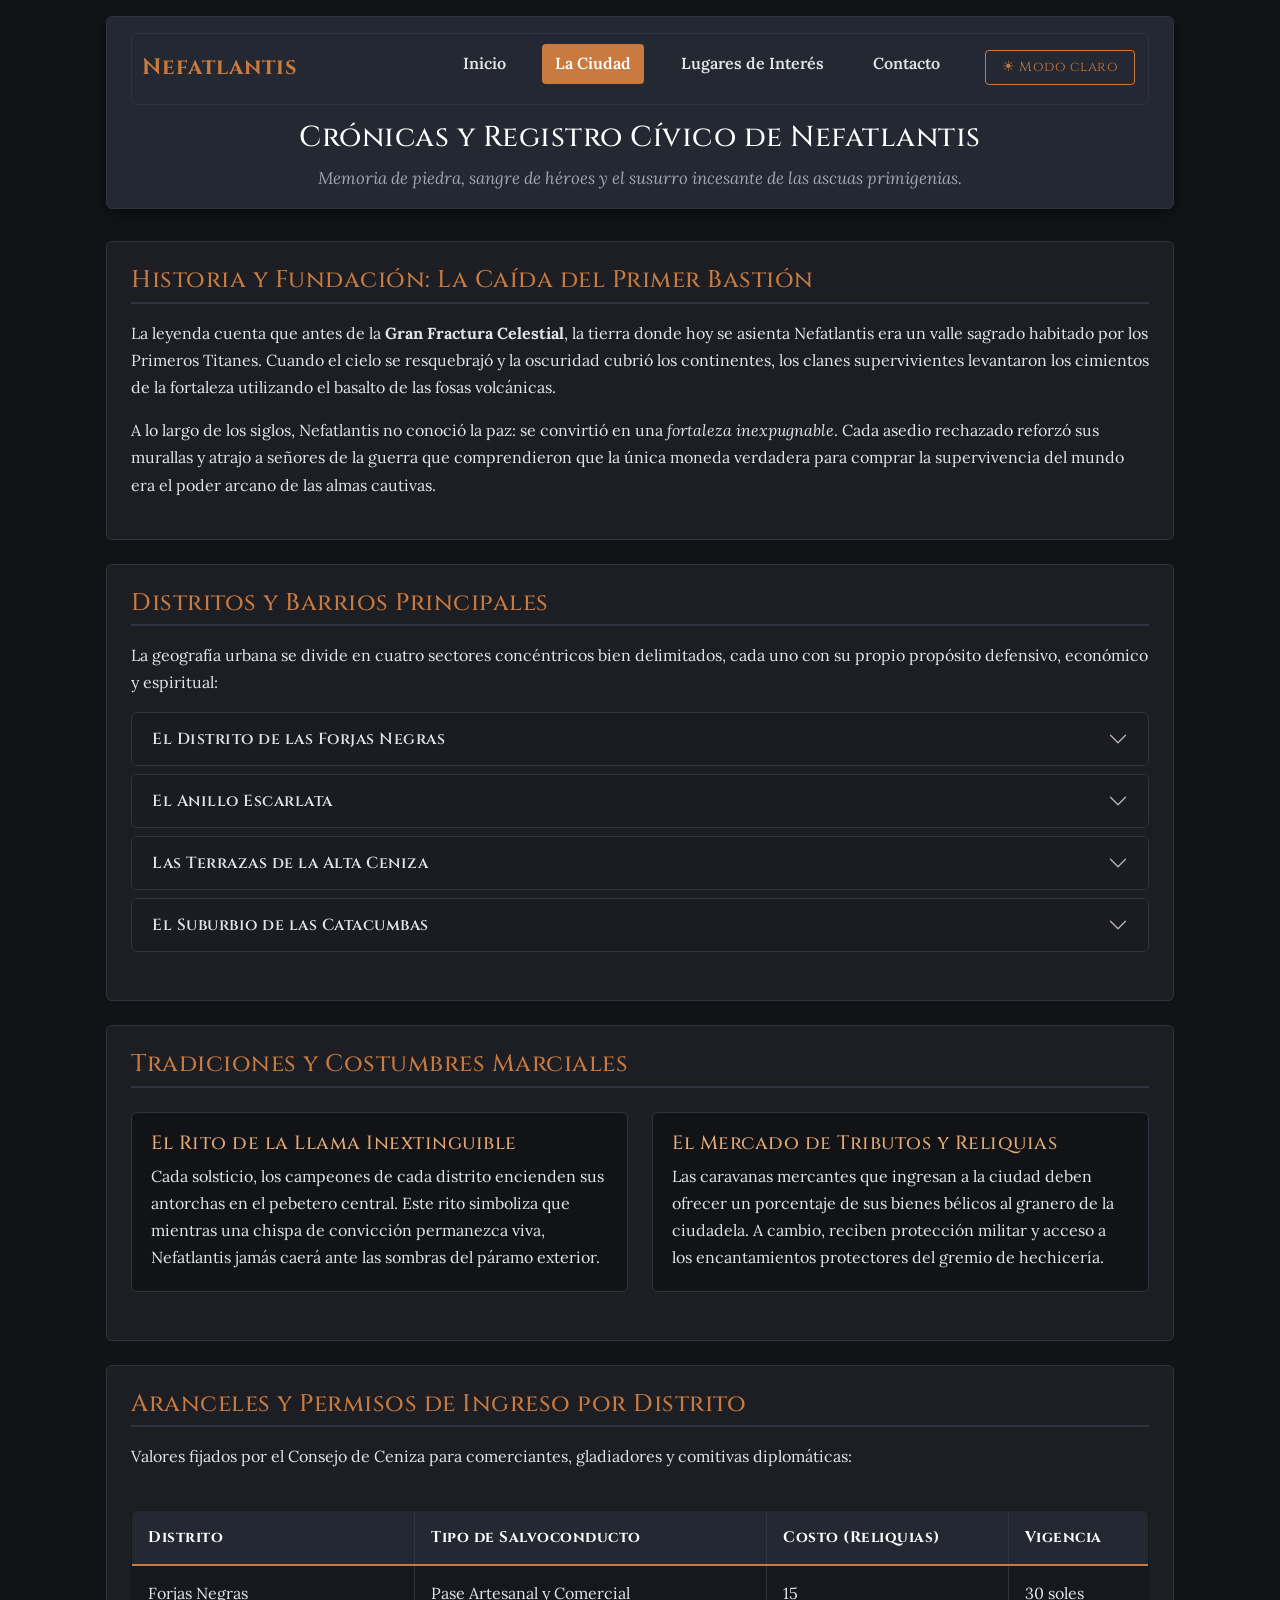
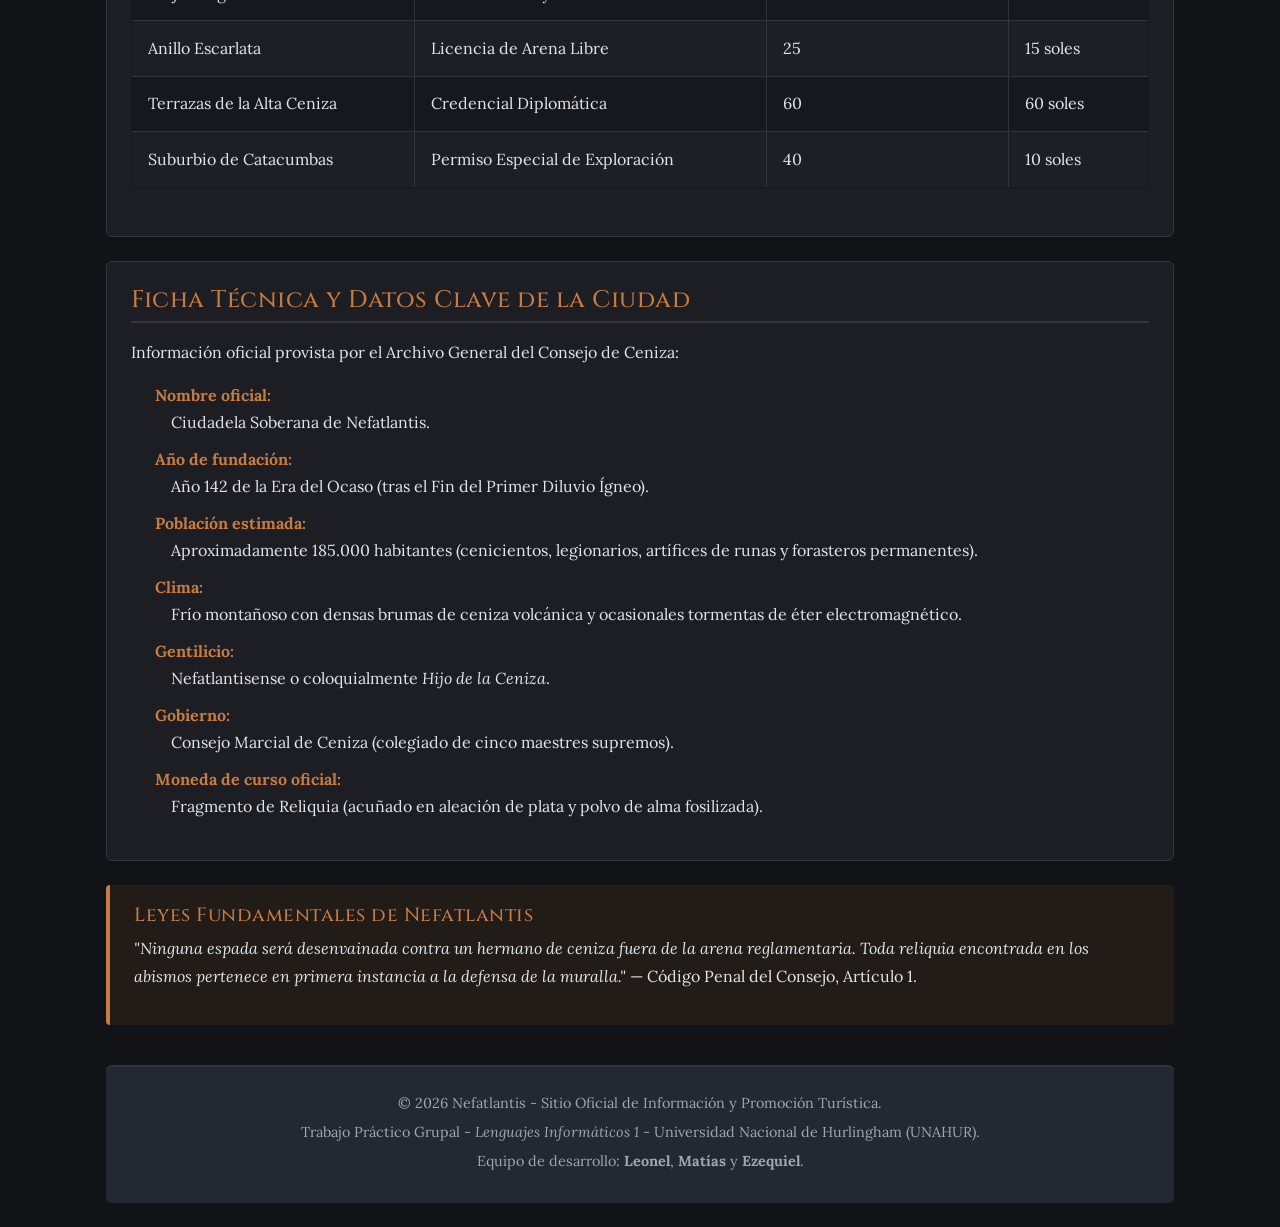
==== commit 0592cd22: "feat: agrego boton de tema, contenedores de validacion y vinculo js/main.js" ====
--- a/ciudad.html
+++ b/ciudad.html
@@ -20,7 +20,7 @@
                     <span class="navbar-toggler-icon"></span>
                 </button>
                 <div class="collapse navbar-collapse" id="menuPrincipal">
-                    <ul class="navbar-nav ms-auto mb-2 mb-lg-0">
+                    <ul class="navbar-nav ms-auto mb-2 mb-lg-0 align-items-lg-center">
                         <li class="nav-item">
                             <a class="nav-link" href="index.html">Inicio</a>
                         </li>
@@ -32,6 +32,9 @@
                         </li>
                         <li class="nav-item">
                             <a class="nav-link" href="contacto.html">Contacto</a>
+                        </li>
+                        <li class="nav-item ms-lg-2">
+                            <button type="button" id="btn-modo" class="btn btn-outline-primario btn-modo-tema" aria-pressed="false">☀ Modo claro</button>
                         </li>
                     </ul>
                 </div>
@@ -202,5 +205,6 @@
     </footer>
 
     <script src="https://cdn.jsdelivr.net/npm/bootstrap@5.3.3/dist/js/bootstrap.bundle.min.js"></script>
+    <script src="js/main.js"></script>
 </body>
 </html>
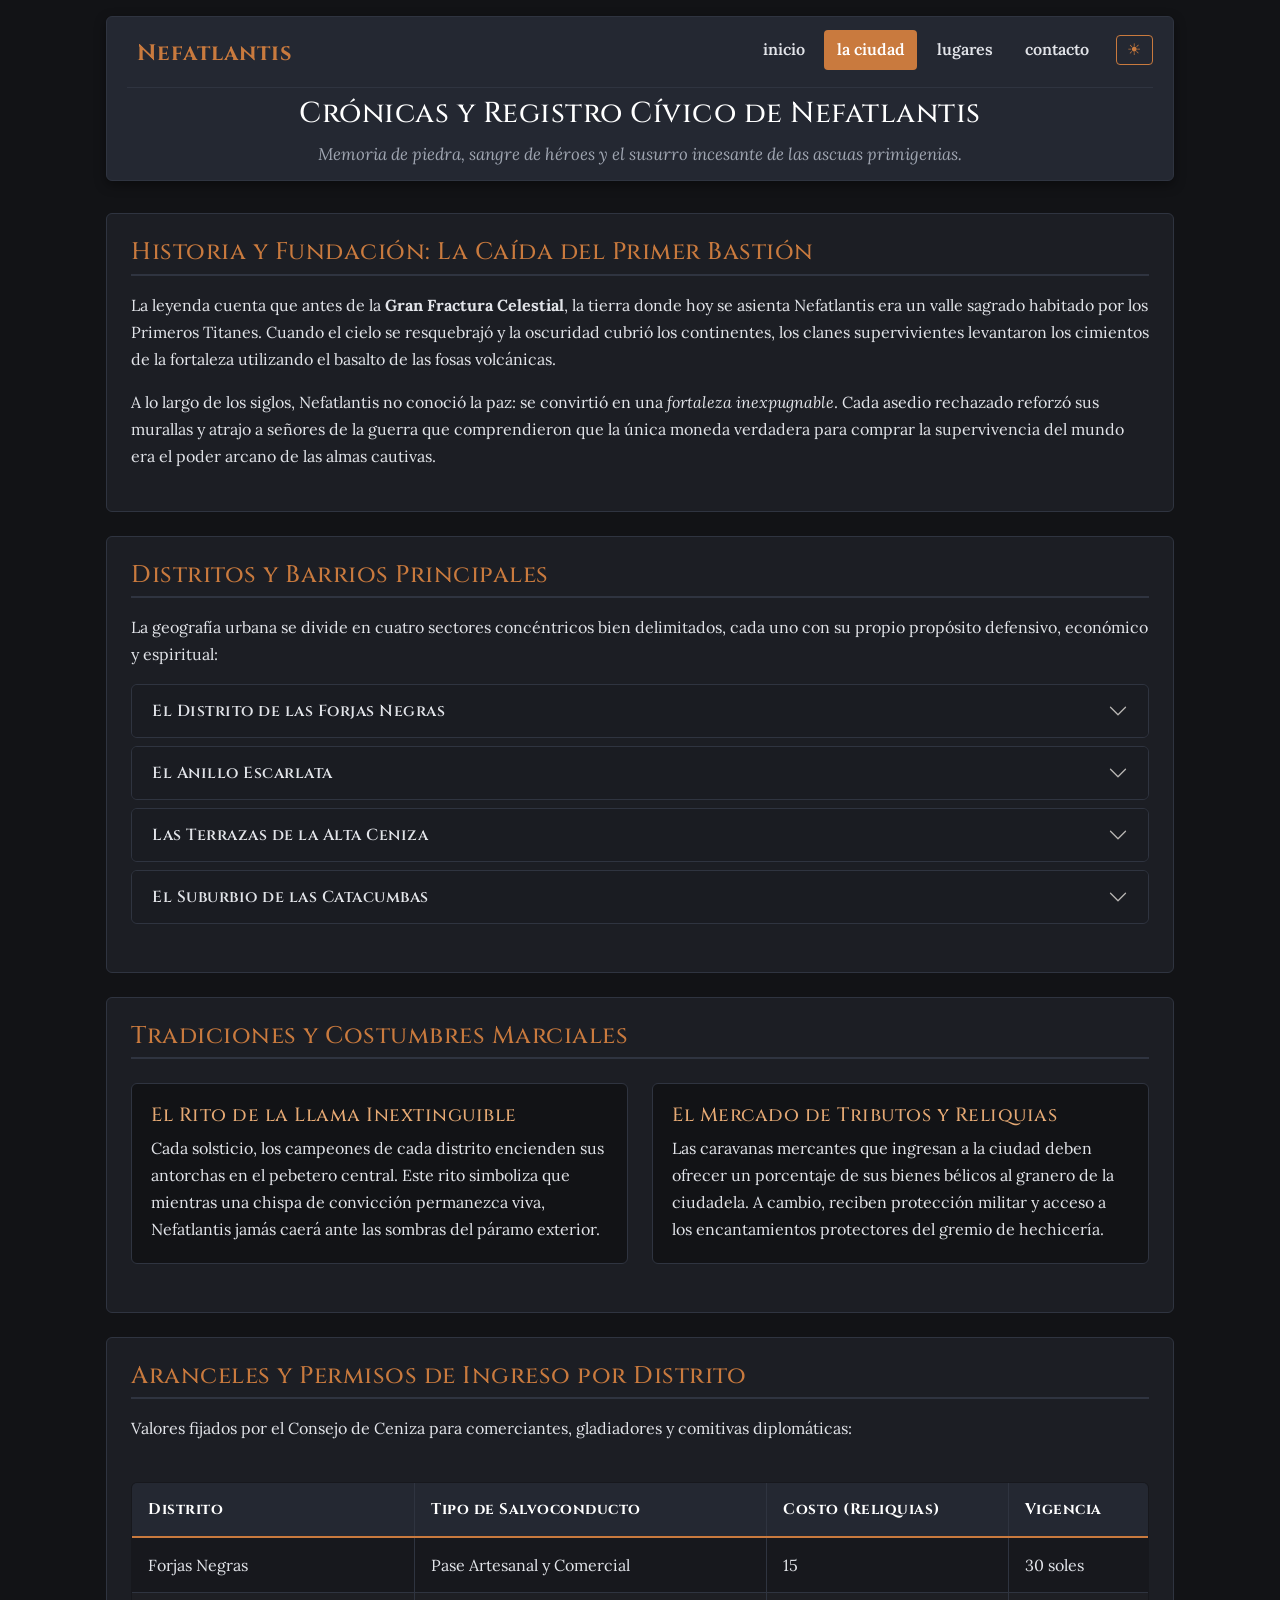
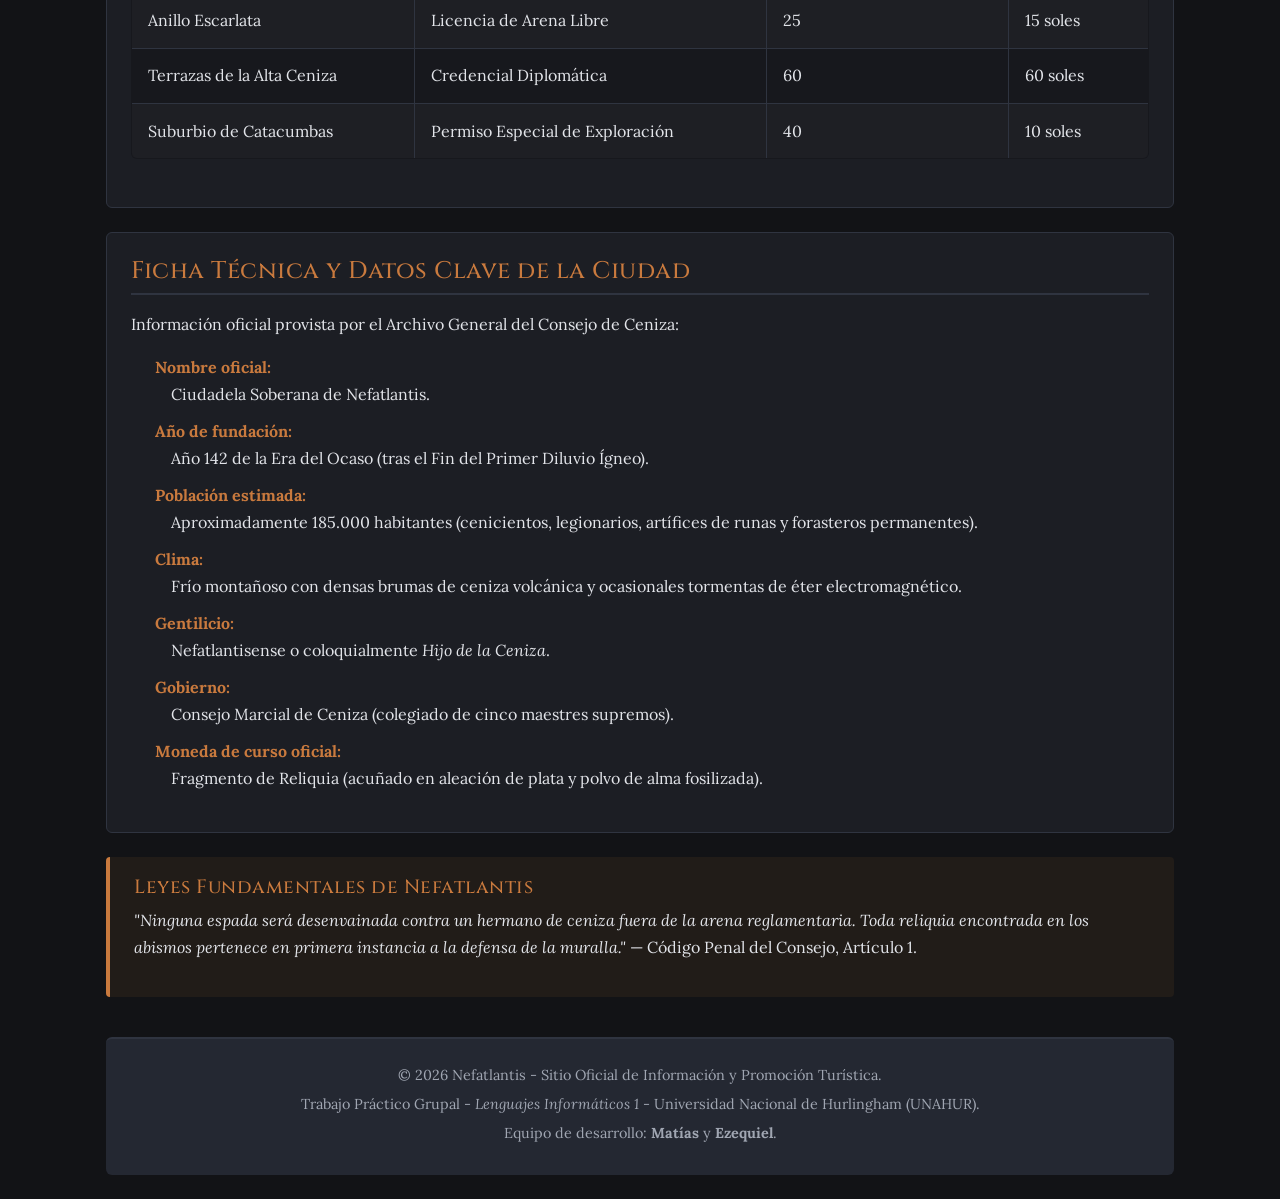
==== commit 7de3deb4: "corrijo estilos de navbar, boton de tema y unifico footers" ====
--- a/ciudad.html
+++ b/ciudad.html
@@ -3,7 +3,7 @@
 <head>
     <meta charset="UTF-8">
     <meta name="viewport" content="width=device-width, initial-scale=1.0">
-    <title>Nefatlantis - Historia, Identidad y Distritos | La Ciudad</title>
+    <title>Nefatlantis</title>
     <link rel="preconnect" href="https://fonts.googleapis.com">
     <link rel="preconnect" href="https://fonts.gstatic.com" crossorigin>
     <link href="https://fonts.googleapis.com/css2?family=Cinzel:wght@600;700;900&family=Lora:ital,wght@0,400;0,600;1,400&display=swap" rel="stylesheet">
@@ -22,19 +22,19 @@
                 <div class="collapse navbar-collapse" id="menuPrincipal">
                     <ul class="navbar-nav ms-auto mb-2 mb-lg-0 align-items-lg-center">
                         <li class="nav-item">
-                            <a class="nav-link" href="index.html">Inicio</a>
-                        </li>
-                        <li class="nav-item">
-                            <a class="nav-link active" aria-current="page" href="ciudad.html">La Ciudad</a>
-                        </li>
-                        <li class="nav-item">
-                            <a class="nav-link" href="lugares.html">Lugares de Interés</a>
-                        </li>
-                        <li class="nav-item">
-                            <a class="nav-link" href="contacto.html">Contacto</a>
+                            <a class="nav-link" href="index.html">inicio</a>
+                        </li>
+                        <li class="nav-item">
+                            <a class="nav-link active" aria-current="page" href="ciudad.html">la ciudad</a>
+                        </li>
+                        <li class="nav-item">
+                            <a class="nav-link" href="lugares.html">lugares</a>
+                        </li>
+                        <li class="nav-item">
+                            <a class="nav-link" href="contacto.html">contacto</a>
                         </li>
                         <li class="nav-item ms-lg-2">
-                            <button type="button" id="btn-modo" class="btn btn-outline-primario btn-modo-tema" aria-pressed="false">☀ Modo claro</button>
+                            <button type="button" id="btn-modo" class="btn btn-outline-primario btn-modo-tema" aria-pressed="false" aria-label="Cambiar tema" title="Cambiar tema">☀</button>
                         </li>
                     </ul>
                 </div>
@@ -201,7 +201,7 @@
     <footer>
         <p>&copy; 2026 Nefatlantis - Sitio Oficial de Información y Promoción Turística.</p>
         <p>Trabajo Práctico Grupal - <em>Lenguajes Informáticos 1</em> - Universidad Nacional de Hurlingham (UNAHUR).</p>
-        <p>Equipo de desarrollo: <strong>Leonel</strong>, <strong>Matías</strong> y <strong>Ezequiel</strong>.</p>
+        <p>Equipo de desarrollo: <strong>Matías</strong> y <strong>Ezequiel</strong>.</p>
     </footer>
 
     <script src="https://cdn.jsdelivr.net/npm/bootstrap@5.3.3/dist/js/bootstrap.bundle.min.js"></script>
--- a/css/estilos.css
+++ b/css/estilos.css
@@ -348,17 +348,24 @@
     background-color: var(--color-encabezado);
     border: 1px solid var(--color-borde);
     border-radius: 6px;
-    padding: 1rem 1.5rem;
+    padding: 0.75rem 1.25rem;
     margin-top: 1rem;
     margin-bottom: 2rem;
     box-shadow: 0 4px 12px rgba(0, 0, 0, 0.4);
 }
 
-.bg-nefatlantis {
+nav.bg-nefatlantis {
     background-color: transparent !important;
+    border: none;
     border-bottom: 1px solid var(--color-borde);
-    padding-bottom: 0.8rem;
-    margin-bottom: 1rem;
+    border-radius: 0;
+    padding: 0 0 0.6rem 0;
+    margin-bottom: 0.6rem;
+}
+
+nav.bg-nefatlantis ul {
+    justify-content: flex-end;
+    gap: 0.4rem;
 }
 
 .navbar-brand {
@@ -384,8 +391,16 @@
 }
 
 .navbar-toggler {
-    border-color: var(--color-borde);
+    background-color: transparent;
+    border: 1px solid var(--color-borde);
+    padding: 0.3rem 0.55rem;
     margin: 0;
+}
+
+.navbar-toggler:hover,
+.navbar-toggler:focus {
+    background-color: rgba(255, 255, 255, 0.08);
+    box-shadow: none;
 }
 
 .header-presentacion h1 {
@@ -559,6 +574,7 @@
     font-weight: 700;
     letter-spacing: 0.5px;
     padding: 0.6rem 1.4rem;
+    margin: 0;
     transition: all 0.2s ease;
 }
 
@@ -575,6 +591,7 @@
     color: var(--color-texto);
     font-family: var(--fuente-titulos);
     padding: 0.6rem 1.4rem;
+    margin: 0;
     transition: all 0.2s ease;
 }
 
@@ -609,3 +626,194 @@
     border-radius: 6px;
     padding: 1rem 1.25rem;
 }
+
+/* ========================================= */
+/* Etapa 4: JavaScript - Modo Claro y Validacion */
+/* ========================================= */
+
+body {
+    transition: background-color 0.25s ease, color 0.25s ease;
+}
+
+/* Boton de cambio de tema en la navbar */
+.btn-modo-tema {
+    margin: 0;
+    padding: 0.35rem 0.65rem;
+    font-size: 1rem;
+    line-height: 1;
+    white-space: nowrap;
+}
+
+@media (max-width: 991.98px) {
+    .btn-modo-tema {
+        width: 100%;
+        margin-top: 0.4rem;
+    }
+}
+
+/* Paleta y ajustes para Modo Claro */
+body.modo-claro {
+    --color-fondo: #f3ede2;
+    --color-tarjeta: #fcf9f3;
+    --color-texto: #231f1b;
+    --color-texto-secundario: #5a5248;
+    --color-primario: #9e4f1a;
+    --color-primario-hover: #7f3d12;
+    --color-borde: #d3c7b4;
+    --color-encabezado: #e8dfd0;
+}
+
+body.modo-claro h1,
+body.modo-claro h2,
+body.modo-claro h3 {
+    color: #231f1b;
+}
+
+body.modo-claro h2 {
+    color: var(--color-primario);
+}
+
+body.modo-claro h3 {
+    color: #7c3e12;
+}
+
+body.modo-claro .sitio-header {
+    box-shadow: 0 4px 12px rgba(0, 0, 0, 0.1);
+}
+
+body.modo-claro .navbar-toggler-icon {
+    filter: invert(0.85);
+}
+
+body.modo-claro article {
+    background-color: rgba(0, 0, 0, 0.025);
+}
+
+body.modo-claro .card-nefatlantis {
+    background-color: var(--color-tarjeta);
+}
+
+body.modo-claro .card-nefatlantis:hover {
+    box-shadow: 0 6px 16px rgba(0, 0, 0, 0.15);
+}
+
+body.modo-claro .item-flex {
+    background-color: var(--color-fondo);
+}
+
+body.modo-claro aside {
+    background-color: #efe5d5;
+}
+
+body.modo-claro table {
+    background-color: #fdfaf4;
+}
+
+body.modo-claro th {
+    color: #231f1b;
+}
+
+body.modo-claro tbody tr:nth-child(even) {
+    background-color: rgba(0, 0, 0, 0.03);
+}
+
+body.modo-claro fieldset {
+    background-color: #f5efe4;
+}
+
+body.modo-claro input[type="text"],
+body.modo-claro input[type="email"],
+body.modo-claro input[type="tel"],
+body.modo-claro select,
+body.modo-claro textarea {
+    background-color: #ffffff;
+    color: var(--color-texto);
+}
+
+body.modo-claro .accordion-nefatlantis .accordion-button {
+    background-color: #eee6d8;
+    color: var(--color-texto);
+}
+
+body.modo-claro .accordion-nefatlantis .accordion-button:not(.collapsed) {
+    background-color: #e3d6c1;
+    color: var(--color-primario);
+}
+
+body.modo-claro .accordion-nefatlantis .accordion-button::after {
+    filter: none;
+}
+
+body.modo-claro .btn-secundario {
+    background-color: #ddd3c2;
+    border-color: var(--color-borde);
+    color: #231f1b;
+}
+
+body.modo-claro .btn-secundario:hover {
+    background-color: #cfc2ac;
+    color: #1a1612;
+}
+
+body.modo-claro .alert-nefatlantis {
+    background-color: #f8ebd4;
+    color: #5c3410;
+}
+
+/* Validacion del formulario de contacto */
+input.campo-invalido,
+textarea.campo-invalido,
+select.campo-invalido {
+    border-color: #d94343;
+    outline: 2px solid rgba(217, 67, 67, 0.25);
+}
+
+.mensaje-error {
+    display: block;
+    color: #f87171;
+    font-size: 0.85rem;
+    margin-top: 0.3rem;
+}
+
+.mensaje-error:empty {
+    display: none;
+}
+
+body.modo-claro .mensaje-error {
+    color: #b91c1c;
+}
+
+.estado-formulario {
+    margin-top: 1rem;
+    padding: 0.9rem 1.1rem;
+    border-radius: 6px;
+    font-weight: 600;
+}
+
+.estado-formulario:empty {
+    display: none;
+}
+
+.estado-formulario.estado-error {
+    background-color: #36191b;
+    border: 1px solid #d94343;
+    color: #fecaca;
+}
+
+.estado-formulario.estado-exito {
+    background-color: #162e20;
+    border: 1px solid #2e8b57;
+    color: #bbf7d0;
+}
+
+body.modo-claro .estado-formulario.estado-error {
+    background-color: #fde8e8;
+    border-color: #dc2626;
+    color: #991b1b;
+}
+
+body.modo-claro .estado-formulario.estado-exito {
+    background-color: #e6f6ec;
+    border-color: #15803d;
+    color: #166534;
+}
